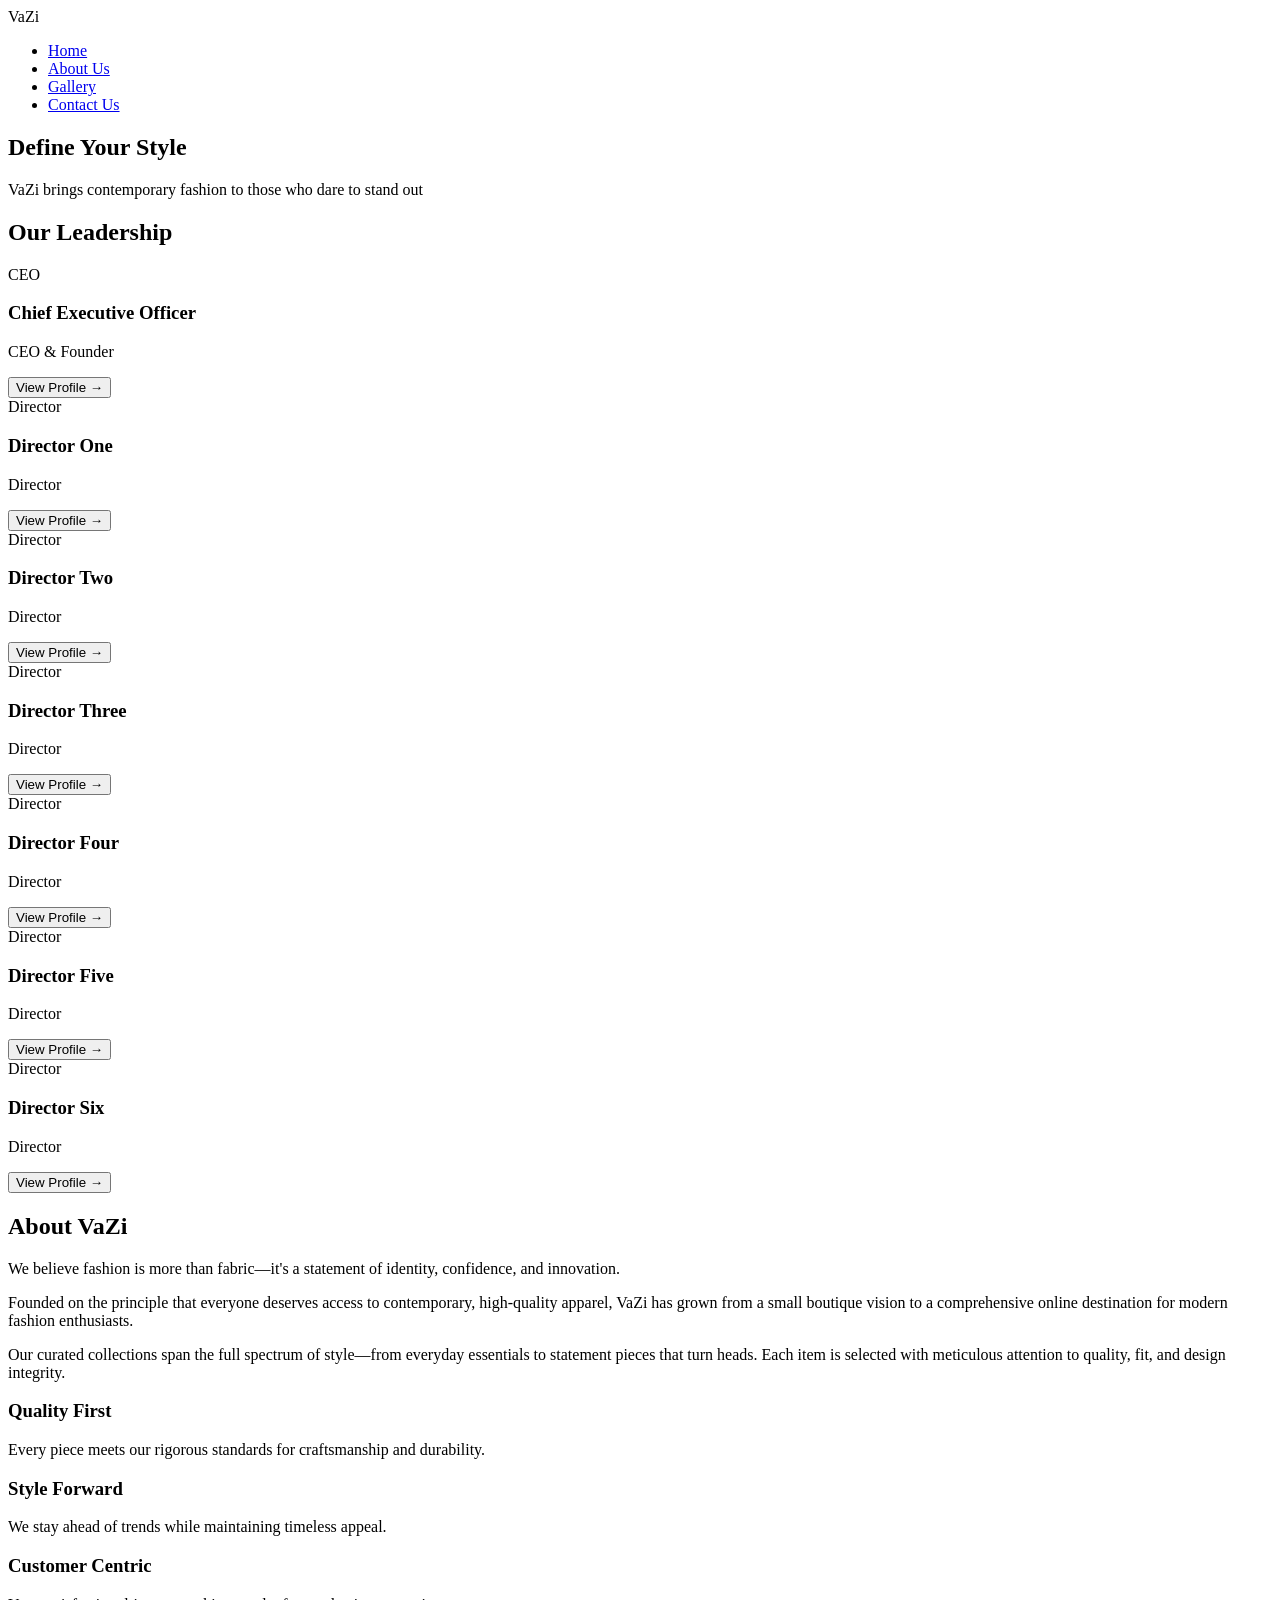
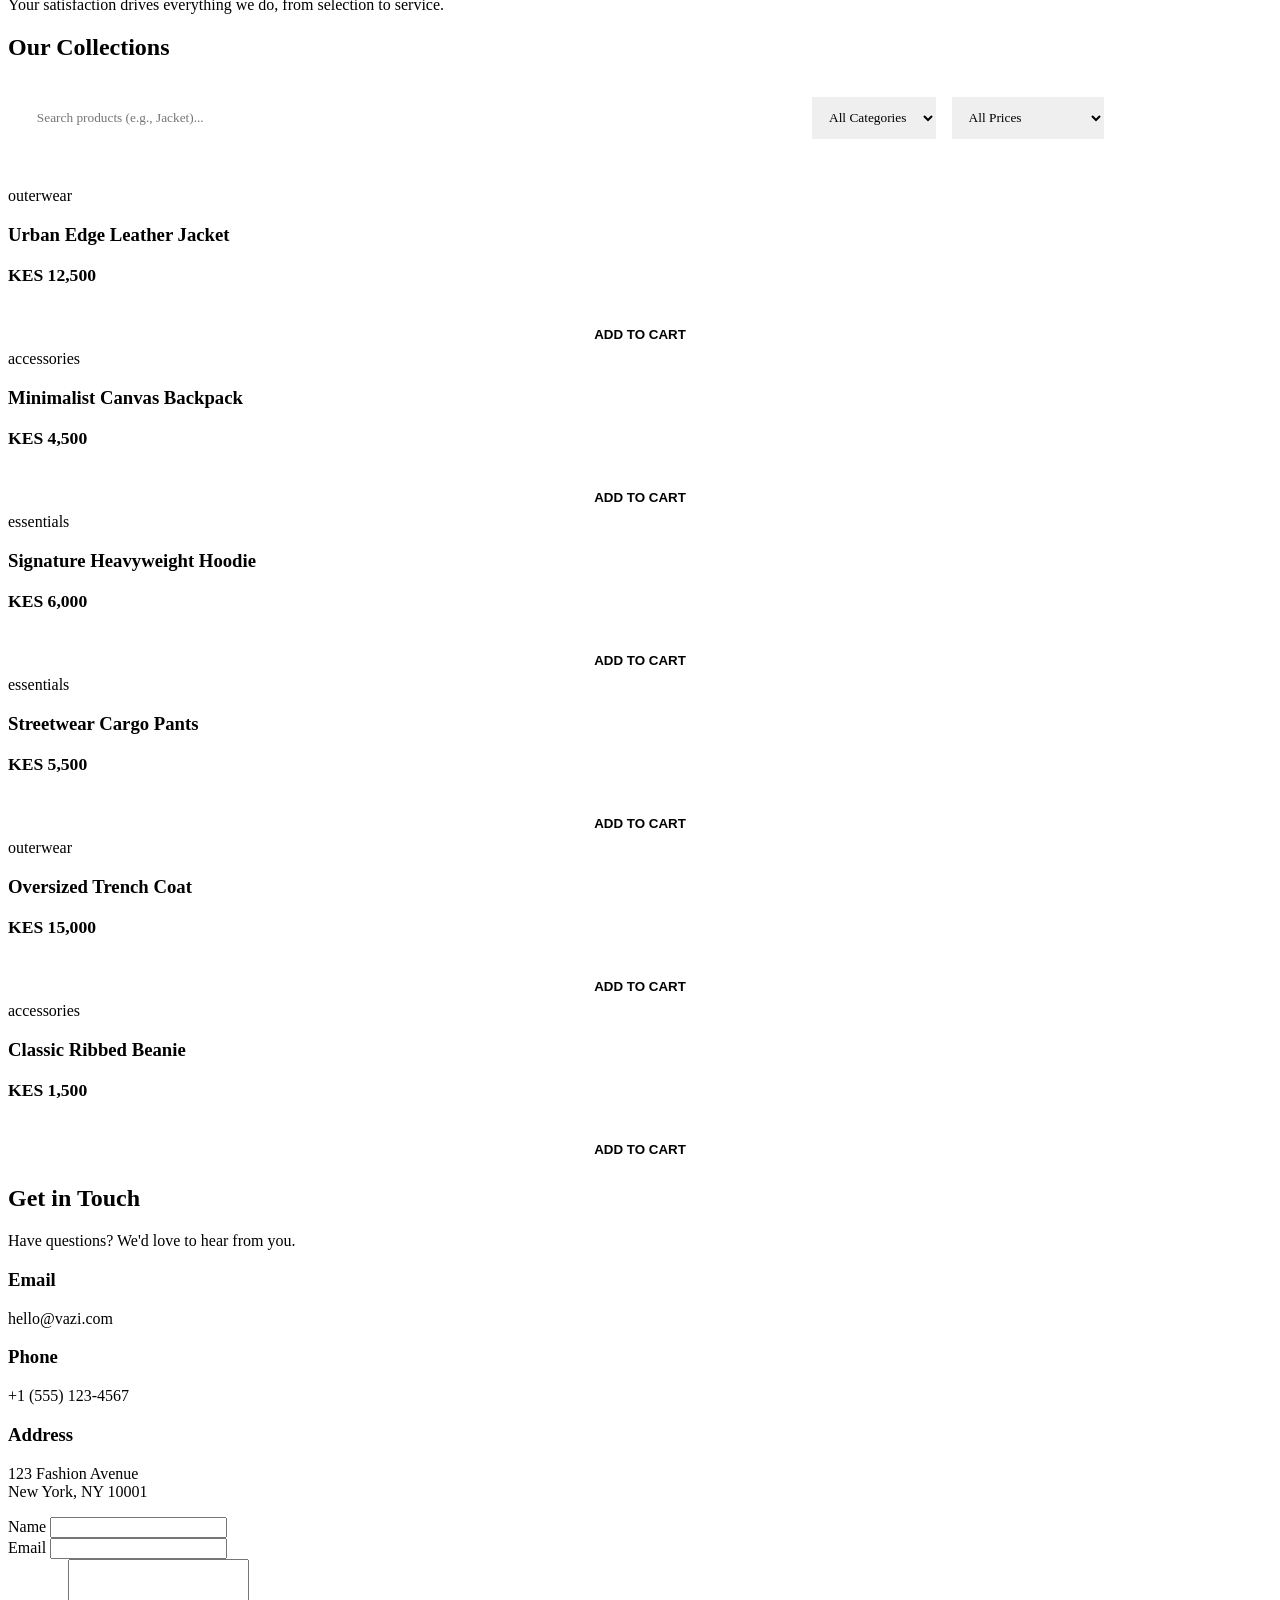
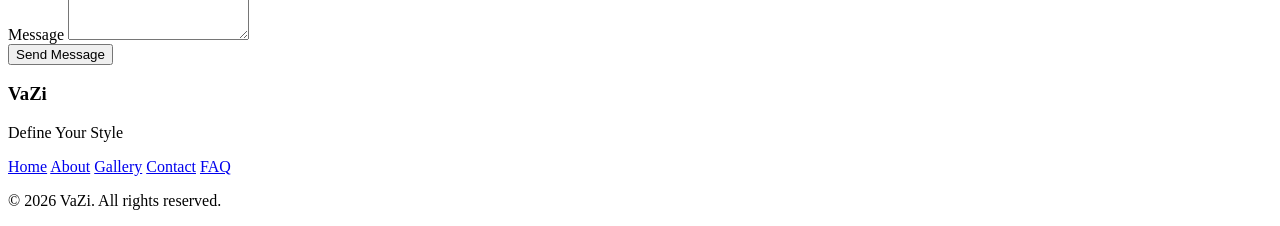
==== index.html @ ac0cb822 "adding faq" ====
<!DOCTYPE html>
<html lang="en">
<head>
    <meta charset="UTF-8">
    <meta name="viewport" content="width=device-width, initial-scale=1.0">
    <title>VaZi - Modern Apparel for the Bold</title>
    <link rel="stylesheet" href="styles.css">
    <link rel="preconnect" href="https://fonts.googleapis.com">
    <link rel="preconnect" href="https://fonts.gstatic.com" crossorigin>
    <!-- Distinctive typography: Playfair Display (editorial) + Work Sans (clean sans-serif) -->
    <link href="https://fonts.googleapis.com/css2?family=Playfair+Display:wght@400;600;700;900&family=Work+Sans:wght@300;400;500;600&display=swap" rel="stylesheet">
</head>
<body>
    
    <!-- FIXED NAVIGATION BAR -->
    <nav class="main-nav">
        <div class="nav-container">
            <div class="logo">VaZi</div>
            <ul class="nav-links">
                <li><a href="#home" class="nav-link">Home</a></li>
                <li><a href="#about" class="nav-link">About Us</a></li>
                <li><a href="#gallery" class="nav-link">Gallery</a></li>
                <li><a href="#contact" class="nav-link">Contact Us</a></li>
            </ul>
        </div>
    </nav>

    <!-- SECTION 1: HOME -->
    <section id="home" class="section-home">
        <div class="hero-container">
            <div class="hero-text">
                <h1 class="hero-title">
                    <span class="title-line">Define</span>
                    <span class="title-line">Your</span>
                    <span class="title-line">Style</span>
                </h1>
                <p class="hero-subtitle">VaZi brings contemporary fashion to those who dare to stand out</p>
            </div>
        </div>

        <!-- LEADERSHIP TEAM GRID -->
        <div class="team-section">
            <h2 class="section-title">Our Leadership</h2>
            <div class="team-grid">
                
                <!-- CEO CARD (Visually Distinguished) -->
                <div class="team-card ceo-card" onclick="window.open('profiles/ceo-profile.html', '_blank', 'noopener,noreferrer')">
                    <div class="card-image-wrapper">
                        <div class="card-image ceo-image">
                            <!-- Image placeholder - will be styled in CSS -->
                            <span class="role-badge">CEO</span>
                        </div>
                    </div>
                    <div class="card-content">
                        <h3 class="card-name">Chief Executive Officer</h3>
                        <p class="card-role">CEO & Founder</p>
                        <button class="profile-btn">View Profile →</button>
                    </div>
                </div>

                <!-- DIRECTOR CARDS (1-6) -->
                <div class="team-card director-card" onclick="window.open('profiles/director-1.html', '_blank', 'noopener,noreferrer')">
                    <div class="card-image-wrapper">
                        <div class="card-image director-image">
                            <span class="role-badge">Director</span>
                        </div>
                    </div>
                    <div class="card-content">
                        <h3 class="card-name">Director One</h3>
                        <p class="card-role">Director</p>
                        <button class="profile-btn">View Profile →</button>
                    </div>
                </div>

                <div class="team-card director-card" onclick="window.open('profiles/director-2.html', '_blank', 'noopener,noreferrer')">
                    <div class="card-image-wrapper">
                        <div class="card-image director-image">
                            <span class="role-badge">Director</span>
                        </div>
                    </div>
                    <div class="card-content">
                        <h3 class="card-name">Director Two</h3>
                        <p class="card-role">Director</p>
                        <button class="profile-btn">View Profile →</button>
                    </div>
                </div>

                <div class="team-card director-card" onclick="window.open('profiles/director-3.html', '_blank', 'noopener,noreferrer')">
                    <div class="card-image-wrapper">
                        <div class="card-image director-image">
                            <span class="role-badge">Director</span>
                        </div>
                    </div>
                    <div class="card-content">
                        <h3 class="card-name">Director Three</h3>
                        <p class="card-role">Director</p>
                        <button class="profile-btn">View Profile →</button>
                    </div>
                </div>

                <div class="team-card director-card" onclick="window.open('profiles/director-4.html', '_blank', 'noopener,noreferrer')">
                    <div class="card-image-wrapper">
                        <div class="card-image director-image">
                            <span class="role-badge">Director</span>
                        </div>
                    </div>
                    <div class="card-content">
                        <h3 class="card-name">Director Four</h3>
                        <p class="card-role">Director</p>
                        <button class="profile-btn">View Profile →</button>
                    </div>
                </div>

                <div class="team-card director-card" onclick="window.open('profiles/director-5.html', '_blank', 'noopener,noreferrer')">
                    <div class="card-image-wrapper">
                        <div class="card-image director-image">
                            <span class="role-badge">Director</span>
                        </div>
                    </div>
                    <div class="card-content">
                        <h3 class="card-name">Director Five</h3>
                        <p class="card-role">Director</p>
                        <button class="profile-btn">View Profile →</button>
                    </div>
                </div>

                <div class="team-card director-card" onclick="window.open('profiles/director-6.html', '_blank', 'noopener,noreferrer')">
                    <div class="card-image-wrapper">
                        <div class="card-image director-image">
                            <span class="role-badge">Director</span>
                        </div>
                    </div>
                    <div class="card-content">
                        <h3 class="card-name">Director Six</h3>
                        <p class="card-role">Director</p>
                        <button class="profile-btn">View Profile →</button>
                    </div>
                </div>

            </div>
        </div>
    </section>

    <!-- SECTION 2: ABOUT US -->
    <section id="about" class="section-about">
        <div class="content-container">
            <div class="about-layout">
                <div class="about-text">
                    <h2 class="section-title">About VaZi</h2>
                    <div class="about-content">
                        <p class="lead-text">We believe fashion is more than fabric—it's a statement of identity, confidence, and innovation.</p>
                        
                        <p>Founded on the principle that everyone deserves access to contemporary, high-quality apparel, VaZi has grown from a small boutique vision to a comprehensive online destination for modern fashion enthusiasts.</p>
                        
                        <p>Our curated collections span the full spectrum of style—from everyday essentials to statement pieces that turn heads. Each item is selected with meticulous attention to quality, fit, and design integrity.</p>
                        
                        <div class="values-grid">
                            <div class="value-item">
                                <h3>Quality First</h3>
                                <p>Every piece meets our rigorous standards for craftsmanship and durability.</p>
                            </div>
                            <div class="value-item">
                                <h3>Style Forward</h3>
                                <p>We stay ahead of trends while maintaining timeless appeal.</p>
                            </div>
                            <div class="value-item">
                                <h3>Customer Centric</h3>
                                <p>Your satisfaction drives everything we do, from selection to service.</p>
                            </div>
                        </div>
                    </div>
                </div>
                <div class="about-visual">
                    <div class="visual-accent"></div>
                </div>
            </div>
        </div>
    </section>

    <!-- SECTION 3: GALLERY -->
    <section id="gallery" class="section-gallery">
        <div class="content-container">
            <h2 class="section-title">Our Collections</h2>

<div class="gallery-controls" style="display: flex; gap: 1rem; margin-bottom: 2rem; flex-wrap: wrap; background: white; padding: 1rem; border: 1px solid var(--border-color);">
    <input type="text" id="searchInput" placeholder="Search products (e.g., Jacket)..." style="flex: 1; padding: 0.8rem; border: 1px solid var(--border-color); font-family: var(--font-body);">
    
    <select id="categoryFilter" style="padding: 0.8rem; border: 1px solid var(--border-color); font-family: var(--font-body);">
        <option value="all">All Categories</option>
        <option value="outerwear">Outerwear</option>
        <option value="accessories">Accessories</option>
        <option value="essentials">Essentials</option>
    </select>

    <select id="priceFilter" style="padding: 0.8rem; border: 1px solid var(--border-color); font-family: var(--font-body);">
        <option value="all">All Prices</option>
        <option value="low">Under 5,000 KES</option>
        <option value="medium">5,000 - 10,000 KES</option>
        <option value="high">Over 10,000 KES</option>
    </select>

    <select id="currencyFilter" style="padding: 0.8rem; background: var(--primary-color); color: white; border: none; font-family: var(--font-body); font-weight: bold; cursor: pointer;">
        <option value="KES">KES (Kenya)</option>
        <option value="UGX">UGX (Uganda)</option>
        <option value="TZS">TZS (Tanzania)</option>
    </select>
</div>

<div class="gallery-grid" id="dynamicGallery">
    </div>
        </div>
    </section>

    <!-- SECTION 4: CONTACT US -->
    <section id="contact" class="section-contact">
        <div class="content-container">
            <div class="contact-layout">
                <div class="contact-info">
                    <h2 class="section-title">Get in Touch</h2>
                    <p class="lead-text">Have questions? We'd love to hear from you.</p>
                    
                    <div class="contact-details">
                        <div class="contact-item">
                            <h3>Email</h3>
                            <p>hello@vazi.com</p>
                        </div>
                        <div class="contact-item">
                            <h3>Phone</h3>
                            <p>+1 (555) 123-4567</p>
                        </div>
                        <div class="contact-item">
                            <h3>Address</h3>
                            <p>123 Fashion Avenue<br>New York, NY 10001</p>
                        </div>
                    </div>
                </div>

                <div class="contact-form-wrapper">
                    <form class="contact-form">
                        <div class="form-group">
                            <label for="name">Name</label>
                            <input type="text" id="name" name="name" required>
                        </div>
                        <div class="form-group">
                            <label for="email">Email</label>
                            <input type="email" id="email" name="email" required>
                        </div>
                        <div class="form-group">
                            <label for="message">Message</label>
                            <textarea id="message" name="message" rows="5" required></textarea>
                        </div>
                        <button type="submit" class="submit-btn">Send Message</button>
                    </form>
                </div>
            </div>
        </div>
    </section>

   <footer class="site-footer">
        <div class="content-container">
            <div class="footer-content">
                <div class="footer-brand">
                    <h3>VaZi</h3>
                    <p>Define Your Style</p>
                </div>
                <div class="footer-links">
                    <a href="#home">Home</a>
                    <a href="#about">About</a>
                    <a href="#gallery">Gallery</a>
                    <a href="#contact">Contact</a>
                    <a href="FAQ.html">FAQ</a>
                </div>
                <div class="footer-copy">
                    <p>&copy; 2026 VaZi. All rights reserved.</p>
                </div>
            </div>
        </div>
    </footer>

    <!-- SMOOTH SCROLL JAVASCRIPT -->
    <script>
        // Smooth scrolling for navigation links
        document.querySelectorAll('.nav-link').forEach(link => {
            link.addEventListener('click', function(e) {
                e.preventDefault();
                const targetId = this.getAttribute('href');
                const targetSection = document.querySelector(targetId);
                
                if (targetSection) {
                    targetSection.scrollIntoView({
                        behavior: 'smooth',
                        block: 'start'
                    });
                    
                    // Update URL hash
                    history.pushState(null, null, targetId);
                }
            });
        });

        // Highlight active navigation link on scroll
        window.addEventListener('scroll', () => {
            const sections = document.querySelectorAll('section[id]');
            const scrollY = window.pageYOffset;

            sections.forEach(section => {
                const sectionHeight = section.offsetHeight;
                const sectionTop = section.offsetTop - 100;
                const sectionId = section.getAttribute('id');
                
                if (scrollY > sectionTop && scrollY <= sectionTop + sectionHeight) {
                    document.querySelectorAll('.nav-link').forEach(link => {
                        link.classList.remove('active');
                        if (link.getAttribute('href') === `#${sectionId}`) {
                            link.classList.add('active');
                        }
                    });
                }
            });
        });

        // Scroll reveal animations
        const observerOptions = {
            threshold: 0.1,
            rootMargin: '0px 0px -100px 0px'
        };

        const observer = new IntersectionObserver((entries) => {
            entries.forEach(entry => {
                if (entry.isIntersecting) {
                    entry.target.classList.add('revealed');
                }
            });
        }, observerOptions);

        document.querySelectorAll('.team-card, .gallery-item, .value-item').forEach(el => {
            observer.observe(el);
        });
    </script>
    <script>
    // --- GALLERY DATA & LOGIC ---
    // Base prices are stored in KES.
    const products = [
        { id: 1, name: "Urban Edge Leather Jacket", category: "outerwear", priceKES: 12500, image: "https://images.unsplash.com/photo-1551028719-00167b16eac5?auto=format&fit=crop&w=600&q=80" },
        { id: 2, name: "Minimalist Canvas Backpack", category: "accessories", priceKES: 4500, image: "https://images.unsplash.com/photo-1553062407-98eeb64c6a62?auto=format&fit=crop&w=600&q=80" },
        { id: 3, name: "Signature Heavyweight Hoodie", category: "essentials", priceKES: 6000, image: "https://images.unsplash.com/photo-1556821840-3a63f95609a7?auto=format&fit=crop&w=600&q=80" },
        { id: 4, name: "Streetwear Cargo Pants", category: "essentials", priceKES: 5500, image: "https://images.unsplash.com/photo-1624378439575-d8705ad7ae80?auto=format&fit=crop&w=600&q=80" },
        { id: 5, name: "Oversized Trench Coat", category: "outerwear", priceKES: 15000, image: "https://images.unsplash.com/photo-1539533113208-f6df8cc8b543?auto=format&fit=crop&w=600&q=80" },
        { id: 6, name: "Classic Ribbed Beanie", category: "accessories", priceKES: 1500, image: "https://images.unsplash.com/photo-1576871337622-98d48d1cf531?auto=format&fit=crop&w=600&q=80" }
    ];

    // Approximate conversion rates from KES
    const rates = { KES: 1, UGX: 28.5, TZS: 20.2 };

    const galleryContainer = document.getElementById('dynamicGallery');
    const searchInput = document.getElementById('searchInput');
    const categoryFilter = document.getElementById('categoryFilter');
    const priceFilter = document.getElementById('priceFilter');
    const currencyFilter = document.getElementById('currencyFilter');

    function formatPrice(priceInKES, currency) {
        const converted = priceInKES * rates[currency];
        return new Intl.NumberFormat('en-US', { style: 'currency', currency: currency, maximumFractionDigits: 0 }).format(converted);
    }

    function renderGallery() {
        const searchTerm = searchInput.value.toLowerCase();
        const category = categoryFilter.value;
        const priceLevel = priceFilter.value;
        const currency = currencyFilter.value;

        const filtered = products.filter(p => {
            const matchesSearch = p.name.toLowerCase().includes(searchTerm);
            const matchesCategory = category === 'all' || p.category === category;
            
            let matchesPrice = true;
            if (priceLevel === 'low') matchesPrice = p.priceKES < 5000;
            if (priceLevel === 'medium') matchesPrice = p.priceKES >= 5000 && p.priceKES <= 10000;
            if (priceLevel === 'high') matchesPrice = p.priceKES > 10000;

            return matchesSearch && matchesCategory && matchesPrice;
        });

        galleryContainer.innerHTML = filtered.map(p => `
            <div class="gallery-item revealed" style="opacity: 1; transform: scale(1);">
                <div class="gallery-image" style="background-image: url('${p.image}'); background-size: cover; background-position: center;">
                    <div class="image-overlay">
                        <span class="category-tag">${p.category}</span>
                    </div>
                </div>
                <div class="gallery-info">
                    <h3>${p.name}</h3>
                    <p style="color: var(--accent-color); font-weight: bold; font-size: 1.1rem; margin-top: 0.5rem;">
                        ${formatPrice(p.priceKES, currency)}
                    </p>
                    <button style="margin-top: 1rem; width: 100%; padding: 0.5rem; background: transparent; border: 1px solid var(--primary-color); cursor: pointer; text-transform: uppercase; font-weight: 600;">Add to Cart</button>
                </div>
            </div>
        `).join('');
    }

    // Event Listeners for Live Updating
    searchInput.addEventListener('input', renderGallery);
    categoryFilter.addEventListener('change', renderGallery);
    priceFilter.addEventListener('change', renderGallery);
    currencyFilter.addEventListener('change', renderGallery);

    // Initial Render
    renderGallery();
</script>
</body>
</html>
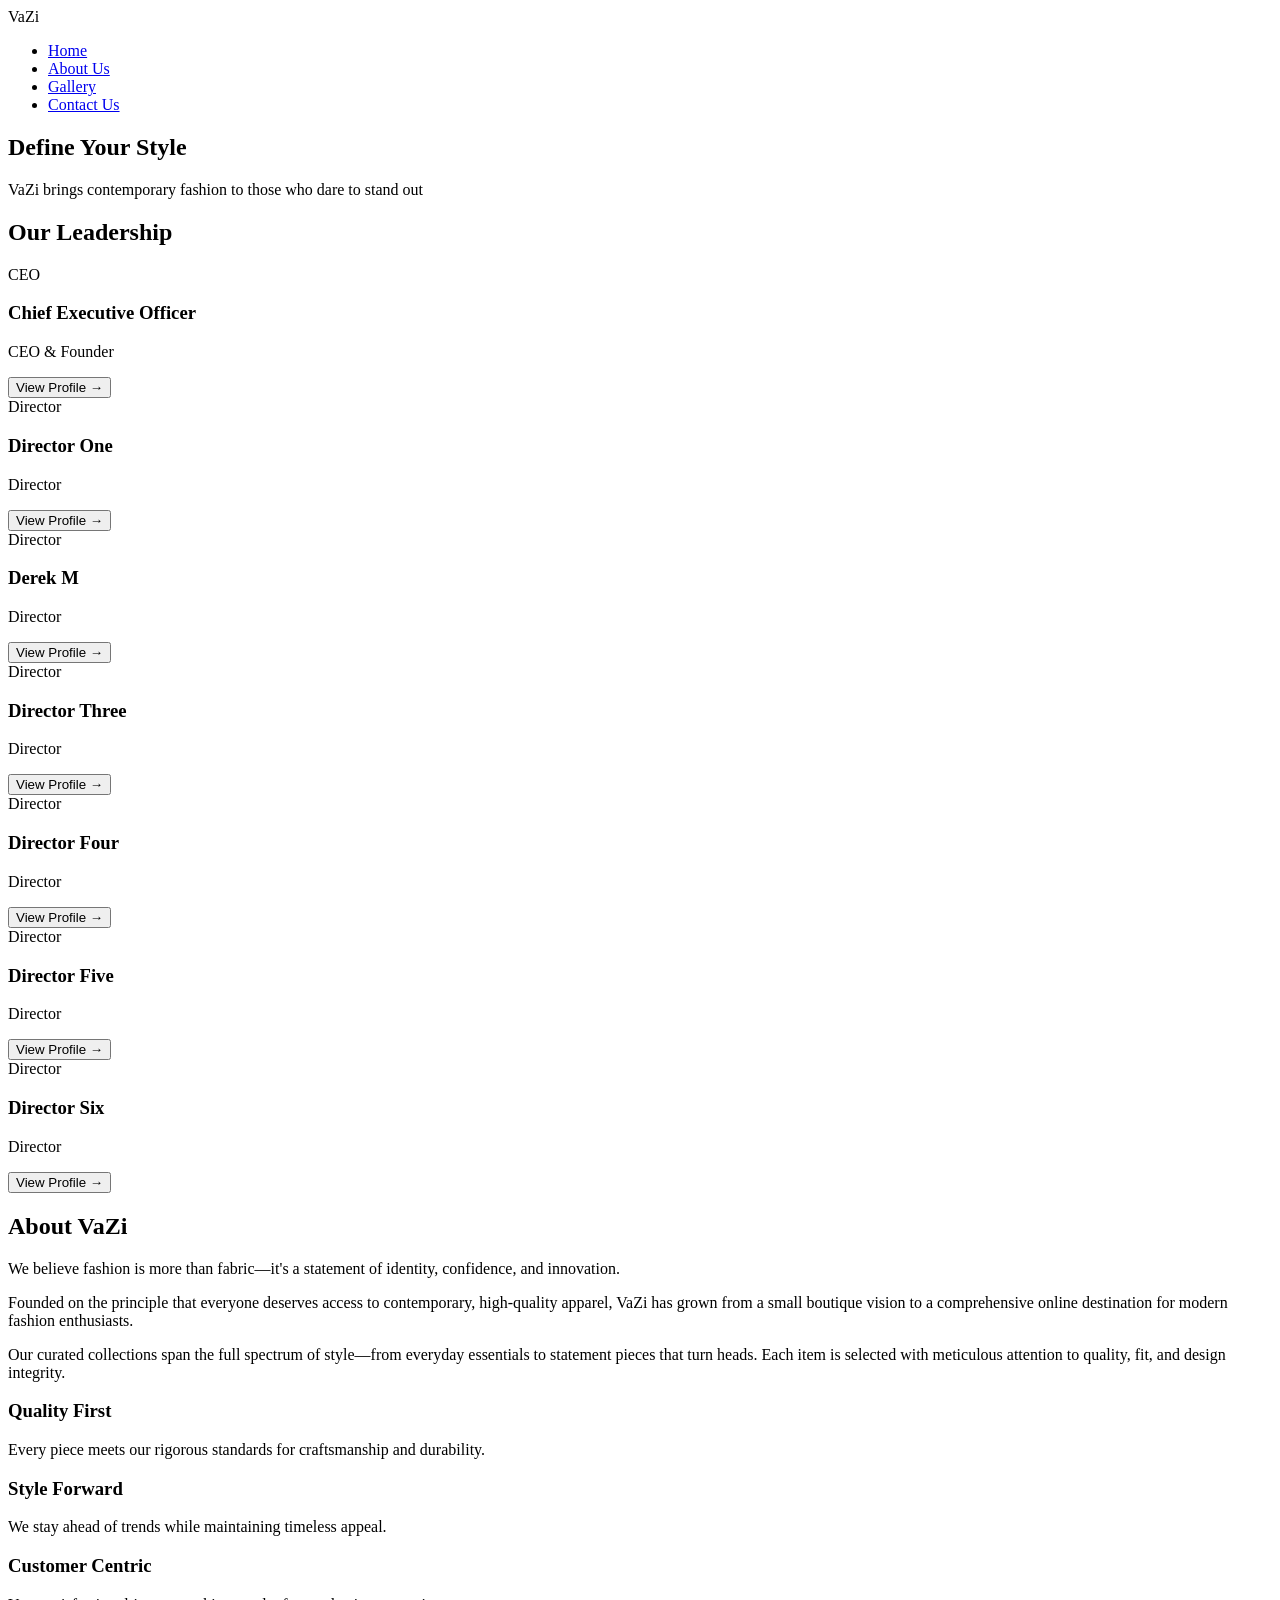
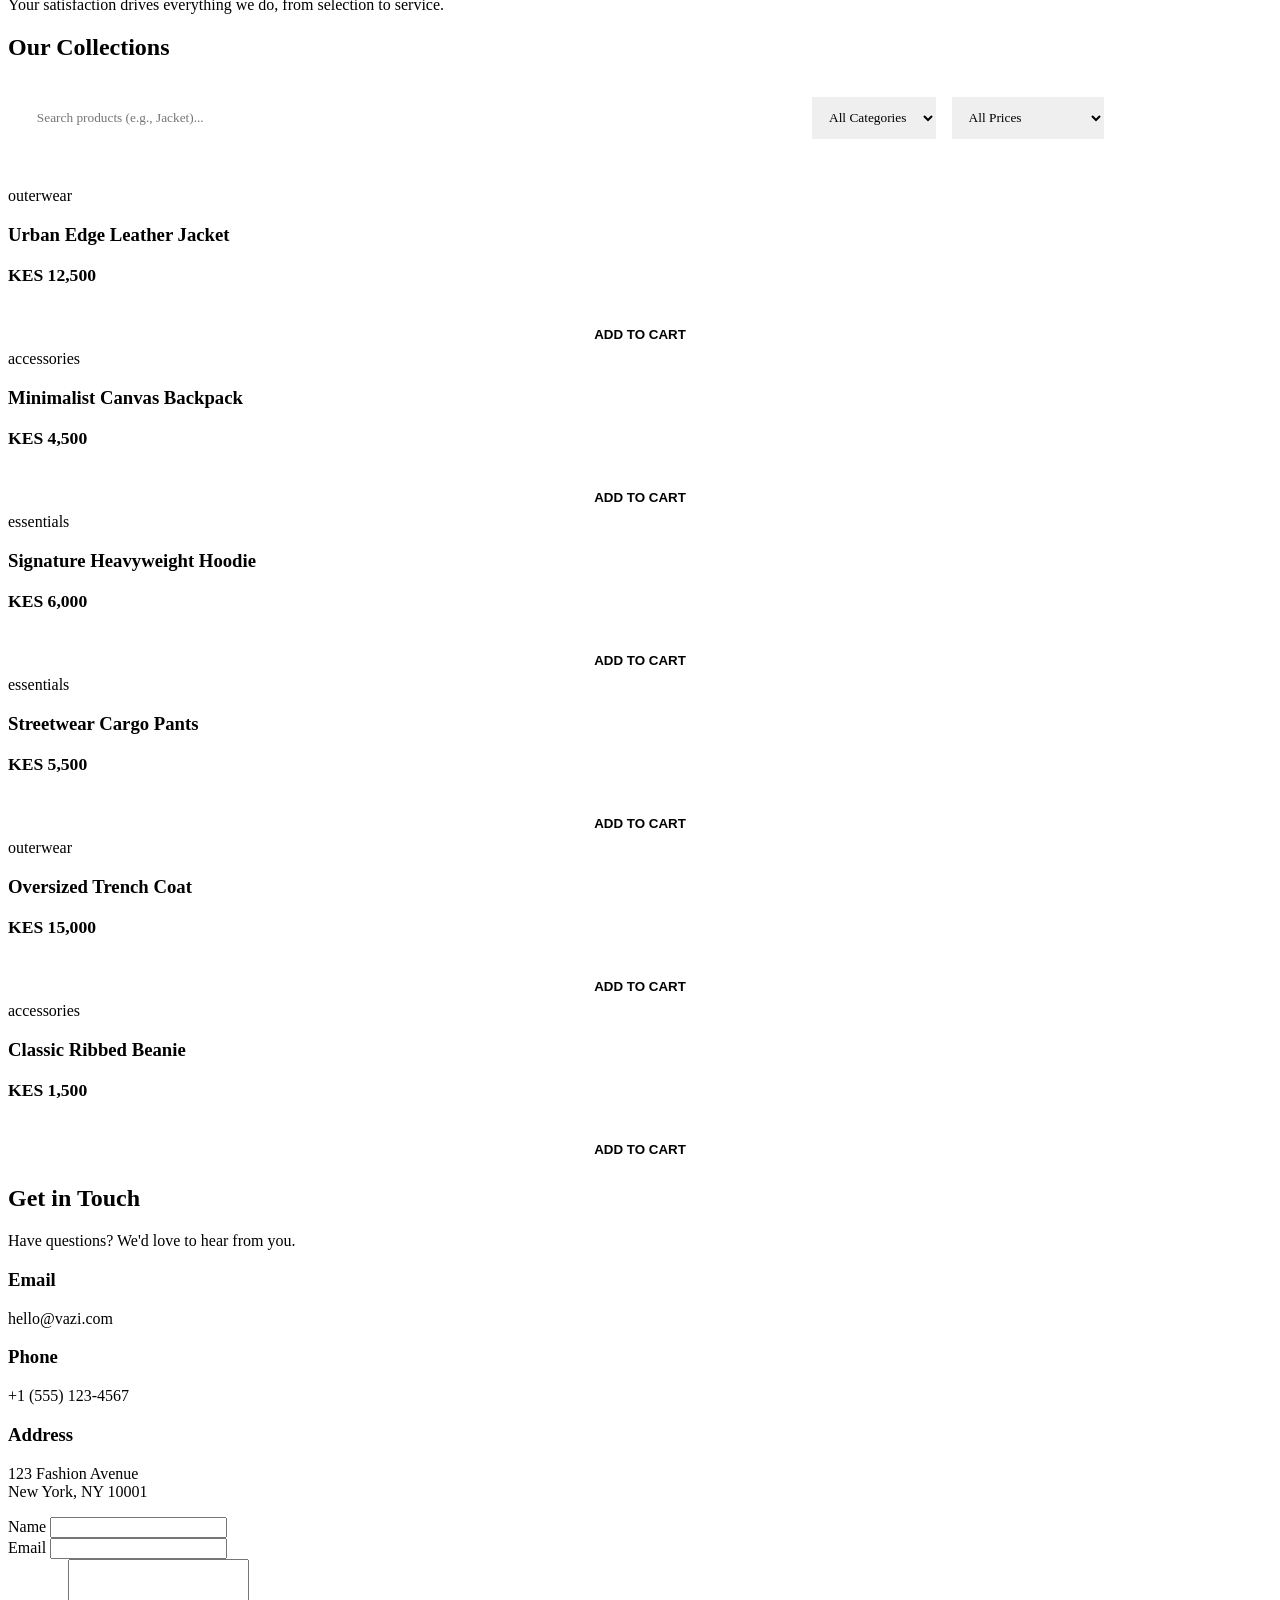
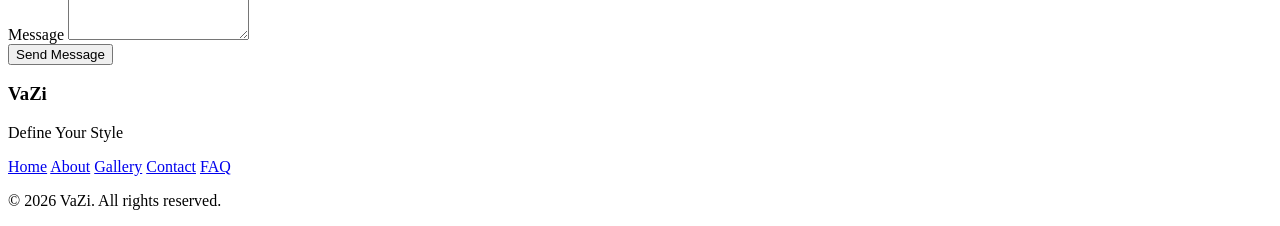
==== commit 3d794038: "Merge 3053fda7baf7085ecc22d12da85d4764499570a8 into 89ec9303a800abade12c2dc6d8ced8c880e5eb0a" ====
--- a/index.html
+++ b/index.html
@@ -79,7 +79,7 @@
                         </div>
                     </div>
                     <div class="card-content">
-                        <h3 class="card-name">Director Two</h3>
+                        <h3 class="card-name">Derek M</h3>
                         <p class="card-role">Director</p>
                         <button class="profile-btn">View Profile →</button>
                     </div>
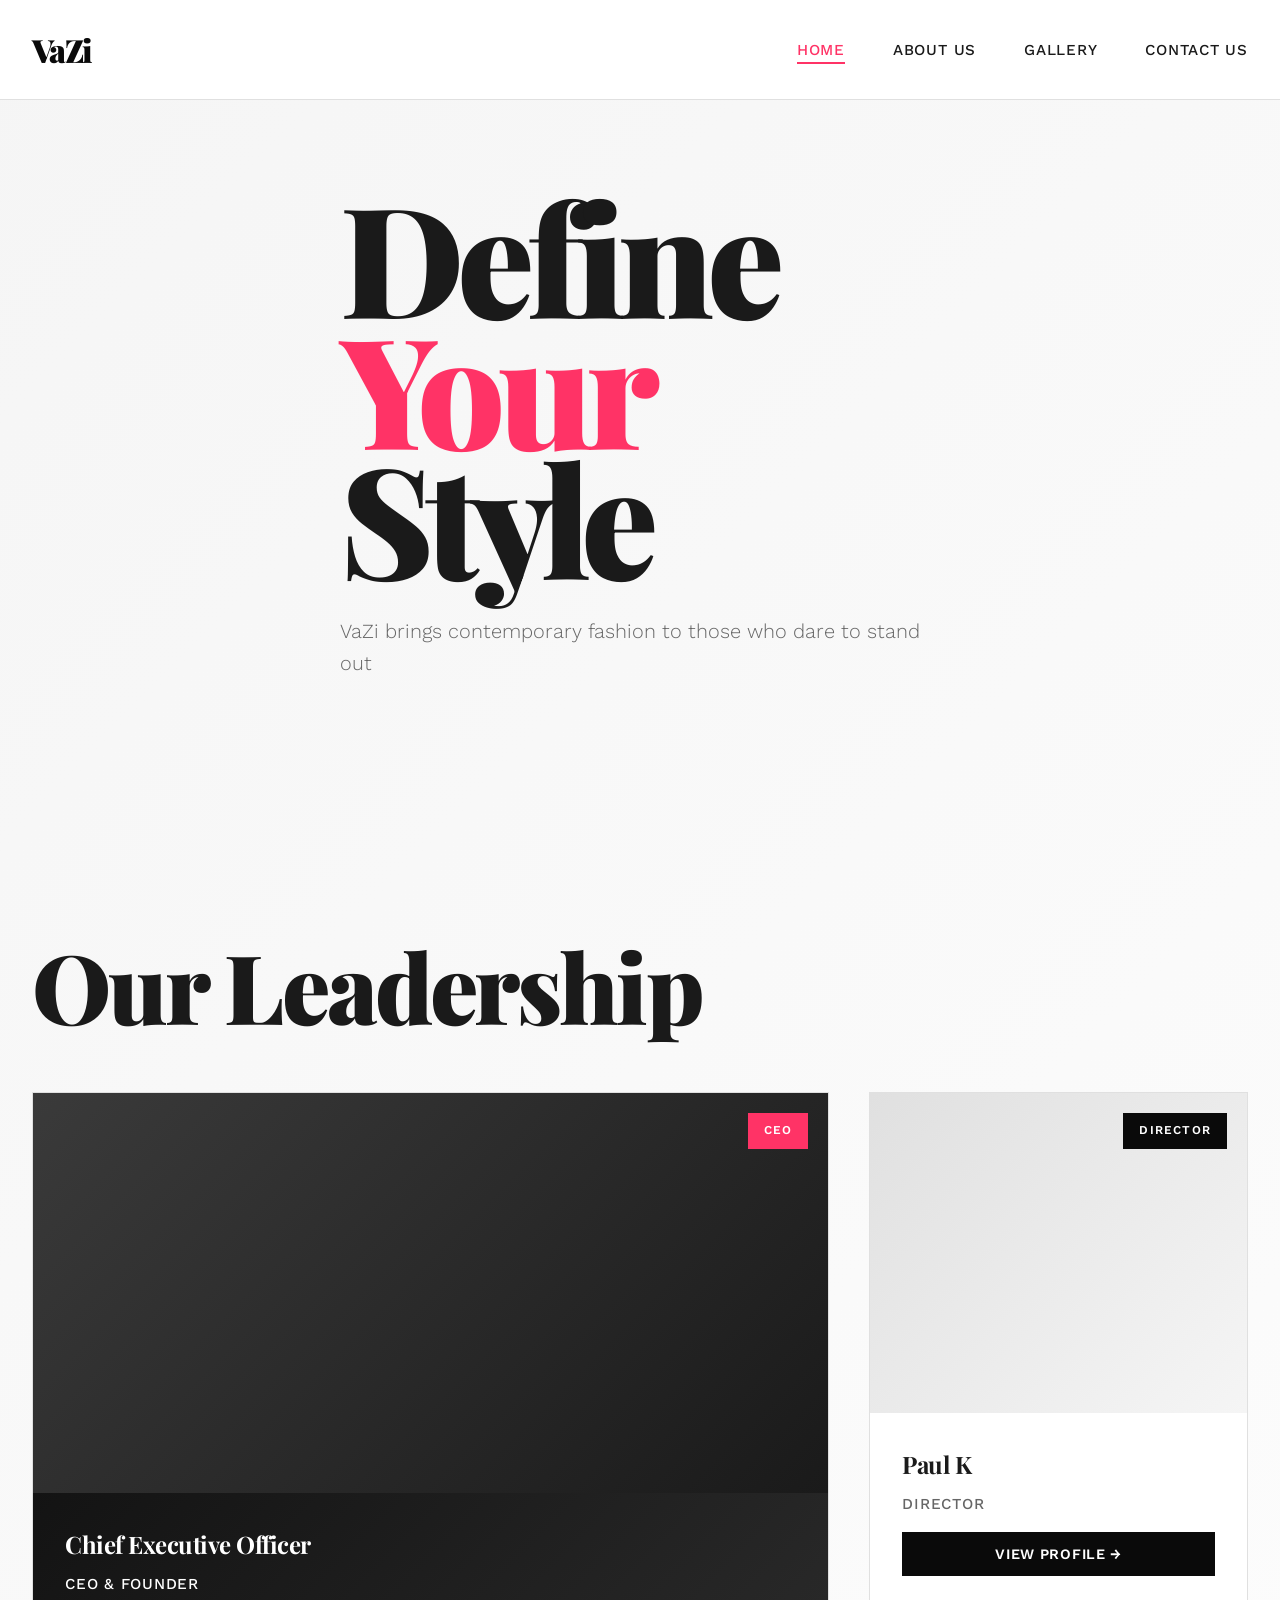
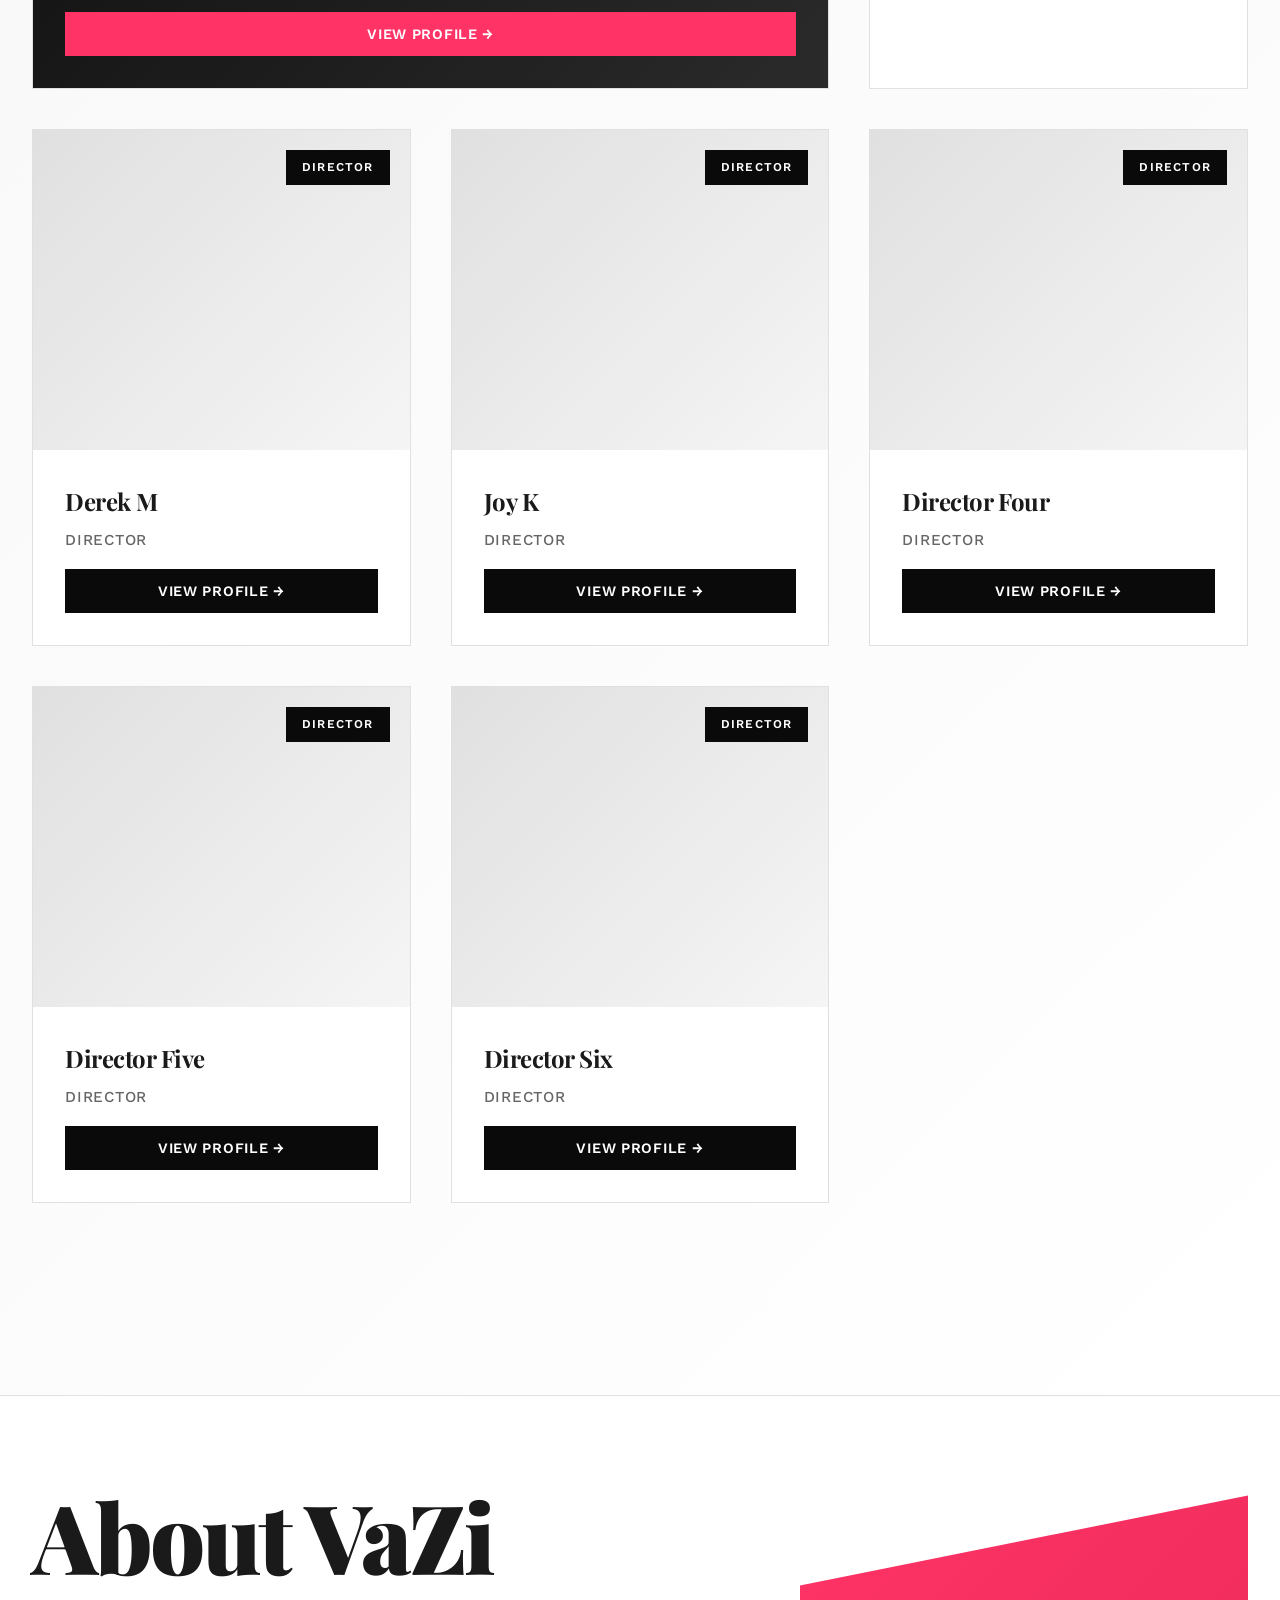
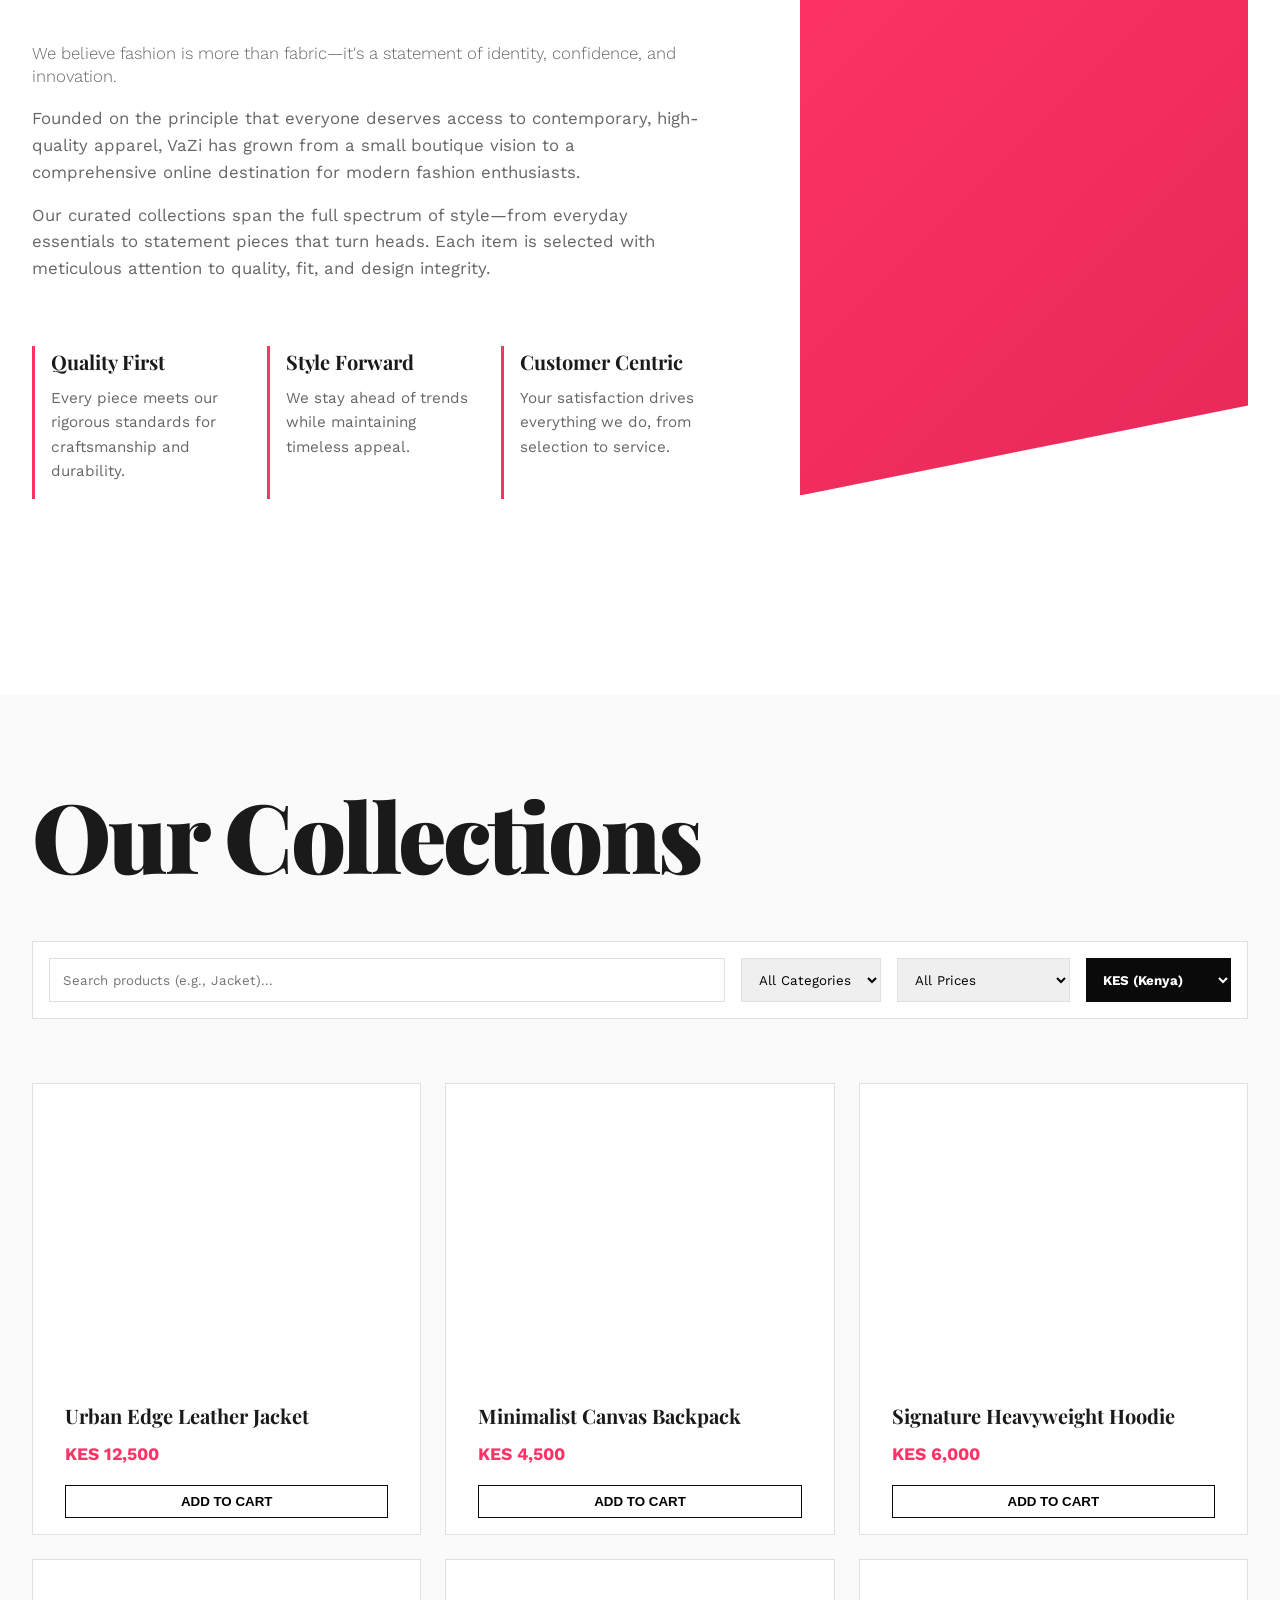
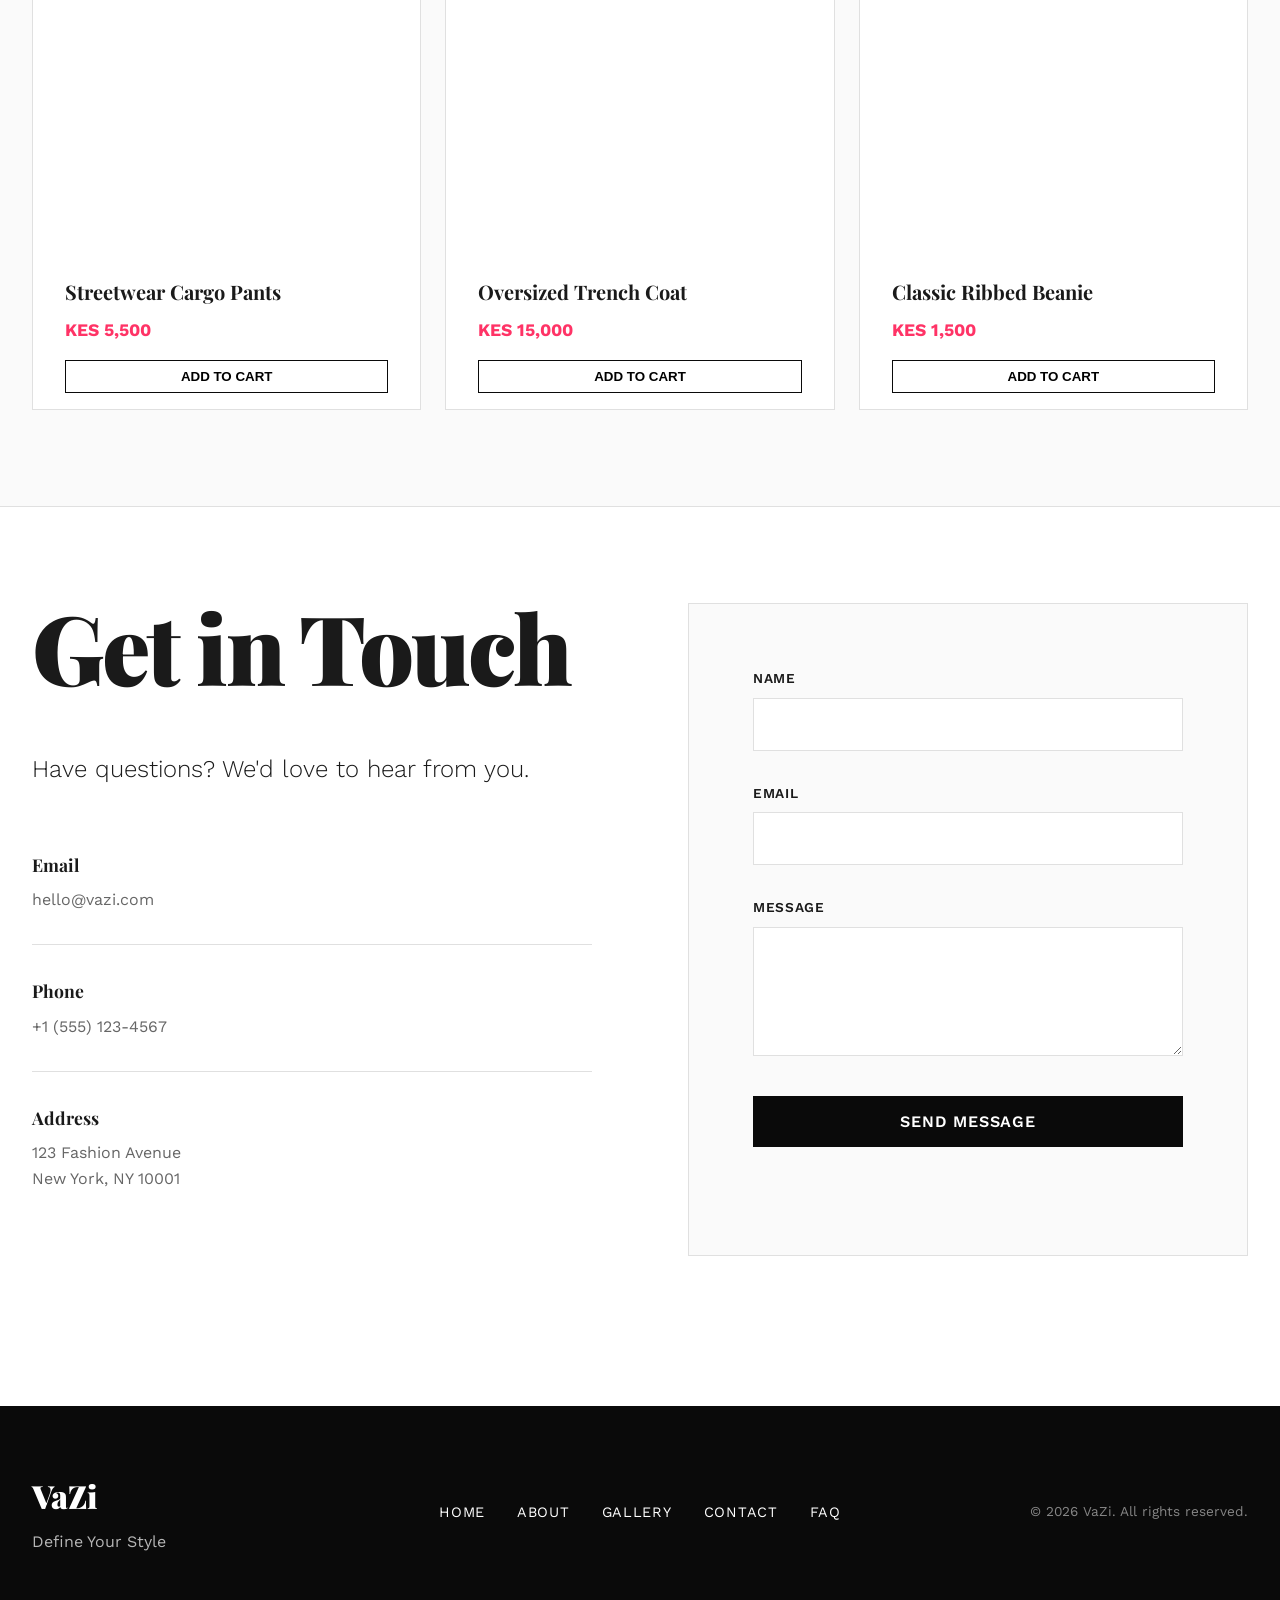
==== commit f90eae03: "Edit-changes" ====
--- a/index.html
+++ b/index.html
@@ -66,7 +66,7 @@
                         </div>
                     </div>
                     <div class="card-content">
-                        <h3 class="card-name">Director One</h3>
+                        <h3 class="card-name">Paul K</h3>
                         <p class="card-role">Director</p>
                         <button class="profile-btn">View Profile →</button>
                     </div>
@@ -92,7 +92,7 @@
                         </div>
                     </div>
                     <div class="card-content">
-                        <h3 class="card-name">Director Three</h3>
+                        <h3 class="card-name">Joy K</h3>
                         <p class="card-role">Director</p>
                         <button class="profile-btn">View Profile →</button>
                     </div>
--- a/styles.css
+++ b/styles.css
@@ -0,0 +1,1057 @@
+/* ========================================
+   VAZI - SHARED STYLESHEET
+   Theme: Editorial Minimalism meets Modern Brutalism
+   
+   COLLABORATOR NOTES:
+   - All theme colors are CSS variables (lines 10-20)
+   - To change colors globally, edit :root variables only
+   - Typography uses: Playfair Display (headings) + Work Sans (body)
+   ======================================== */
+
+:root {
+    /* THEME COLORS - Edit these to change site-wide color scheme */
+    --primary-color: #0a0a0a;           /* Deep black */
+    --secondary-color: #f5f5f5;         /* Off-white */
+    --accent-color: #ff3366;            /* Electric pink - VaZi signature */
+    --accent-hover: #e62958;            /* Darker accent for interactions */
+    --text-primary: #1a1a1a;            /* Primary text */
+    --text-secondary: #666666;          /* Secondary text */
+    --background-light: #fafafa;        /* Light background */
+    --border-color: #e0e0e0;            /* Subtle borders */
+    
+    /* TYPOGRAPHY SCALE */
+    --font-display: 'Playfair Display', Georgia, serif;
+    --font-body: 'Work Sans', -apple-system, sans-serif;
+    
+    /* SPACING SYSTEM */
+    --spacing-xs: 0.5rem;
+    --spacing-sm: 1rem;
+    --spacing-md: 2rem;
+    --spacing-lg: 4rem;
+    --spacing-xl: 6rem;
+}
+
+/* ========================================
+   GLOBAL RESET & BASE STYLES
+   ======================================== */
+
+* {
+    margin: 0;
+    padding: 0;
+    box-sizing: border-box;
+}
+
+html {
+    scroll-behavior: smooth;
+    font-size: 16px;
+}
+
+body {
+    font-family: var(--font-body);
+    color: var(--text-primary);
+    background-color: var(--secondary-color);
+    line-height: 1.6;
+    overflow-x: hidden;
+}
+
+/* ========================================
+   NAVIGATION BAR
+   ======================================== */
+
+.main-nav {
+    position: fixed;
+    top: 0;
+    left: 0;
+    right: 0;
+    background: rgba(255, 255, 255, 0.95);
+    backdrop-filter: blur(10px);
+    z-index: 1000;
+    border-bottom: 1px solid var(--border-color);
+}
+
+.nav-container {
+    max-width: 1400px;
+    margin: 0 auto;
+    padding: 1.5rem 2rem;
+    display: flex;
+    justify-content: space-between;
+    align-items: center;
+}
+
+.logo {
+    font-family: var(--font-display);
+    font-size: 2rem;
+    font-weight: 900;
+    letter-spacing: -0.05em;
+    color: var(--primary-color);
+}
+
+.nav-links {
+    display: flex;
+    list-style: none;
+    gap: 3rem;
+}
+
+.nav-link {
+    text-decoration: none;
+    color: var(--text-primary);
+    font-weight: 500;
+    font-size: 0.95rem;
+    letter-spacing: 0.05em;
+    text-transform: uppercase;
+    transition: color 0.3s ease;
+    position: relative;
+}
+
+.nav-link::after {
+    content: '';
+    position: absolute;
+    bottom: -5px;
+    left: 0;
+    width: 0;
+    height: 2px;
+    background: var(--accent-color);
+    transition: width 0.3s ease;
+}
+
+.nav-link:hover,
+.nav-link.active {
+    color: var(--accent-color);
+}
+
+.nav-link:hover::after,
+.nav-link.active::after {
+    width: 100%;
+}
+
+/* ========================================
+   SECTION BASE STYLES
+   ======================================== */
+
+section {
+    min-height: 100vh;
+    padding: var(--spacing-xl) var(--spacing-md);
+}
+
+.content-container {
+    max-width: 1400px;
+    margin: 0 auto;
+}
+
+.section-title {
+    font-family: var(--font-display);
+    font-size: clamp(3rem, 8vw, 6rem);
+    font-weight: 900;
+    letter-spacing: -0.03em;
+    margin-bottom: var(--spacing-lg);
+    line-height: 0.9;
+}
+
+/* ========================================
+   HOME SECTION
+   ======================================== */
+
+.section-home {
+    background: linear-gradient(135deg, var(--secondary-color) 0%, #ffffff 100%);
+    padding-top: 120px;
+}
+
+.hero-container {
+    min-height: 70vh;
+    display: flex;
+    align-items: center;
+    justify-content: center;
+    position: relative;
+}
+
+.hero-text {
+    text-align: left;
+}
+
+.hero-title {
+    font-family: var(--font-display);
+    font-size: clamp(4rem, 12vw, 10rem);
+    font-weight: 900;
+    line-height: 0.85;
+    letter-spacing: -0.05em;
+    margin-bottom: var(--spacing-md);
+}
+
+.title-line {
+    display: block;
+    opacity: 0;
+    transform: translateY(50px);
+    animation: slideUp 0.8s ease forwards;
+}
+
+.title-line:nth-child(1) {
+    animation-delay: 0.1s;
+}
+
+.title-line:nth-child(2) {
+    animation-delay: 0.3s;
+    color: var(--accent-color);
+}
+
+.title-line:nth-child(3) {
+    animation-delay: 0.5s;
+}
+
+@keyframes slideUp {
+    to {
+        opacity: 1;
+        transform: translateY(0);
+    }
+}
+
+.hero-subtitle {
+    font-size: 1.25rem;
+    color: var(--text-secondary);
+    max-width: 600px;
+    font-weight: 300;
+    margin-top: var(--spacing-md);
+    opacity: 0;
+    animation: fadeIn 0.8s ease 0.8s forwards;
+}
+
+@keyframes fadeIn {
+    to {
+        opacity: 1;
+    }
+}
+
+/* ========================================
+   TEAM SECTION (Leadership Grid)
+   ======================================== */
+
+.team-section {
+    margin-top: var(--spacing-xl);
+    padding: var(--spacing-xl) 0;
+}
+
+.team-grid {
+    display: grid;
+    grid-template-columns: repeat(auto-fit, minmax(280px, 1fr));
+    gap: 2.5rem;
+    margin-top: var(--spacing-lg);
+}
+
+.team-card {
+    background: white;
+    border: 1px solid var(--border-color);
+    cursor: pointer;
+    transition: all 0.4s cubic-bezier(0.4, 0, 0.2, 1);
+    position: relative;
+    opacity: 0;
+    transform: translateY(30px);
+}
+
+.team-card.revealed {
+    opacity: 1;
+    transform: translateY(0);
+}
+
+.team-card:hover {
+    transform: translateY(-10px);
+    box-shadow: 0 20px 40px rgba(0, 0, 0, 0.1);
+    border-color: var(--accent-color);
+}
+
+/* CEO CARD - Distinguished Styling */
+.ceo-card {
+    grid-column: span 2;
+    background: linear-gradient(135deg, var(--primary-color) 0%, #2a2a2a 100%);
+    color: white;
+}
+
+.ceo-card .card-name,
+.ceo-card .card-role {
+    color: white;
+}
+
+.ceo-card .profile-btn {
+    background: var(--accent-color);
+    color: white;
+}
+
+.ceo-card .profile-btn:hover {
+    background: var(--accent-hover);
+}
+
+.ceo-card .role-badge {
+    background: var(--accent-color);
+}
+
+/* Card Image Wrapper */
+.card-image-wrapper {
+    width: 100%;
+    overflow: hidden;
+}
+
+.card-image {
+    width: 100%;
+    height: 320px;
+    background: linear-gradient(135deg, #e0e0e0 0%, #f5f5f5 100%);
+    display: flex;
+    align-items: center;
+    justify-content: center;
+    position: relative;
+    transition: transform 0.4s ease;
+}
+
+.ceo-image {
+    height: 400px;
+    background: linear-gradient(135deg, #3a3a3a 0%, #1a1a1a 100%);
+}
+
+.team-card:hover .card-image {
+    transform: scale(1.05);
+}
+
+.role-badge {
+    position: absolute;
+    top: 20px;
+    right: 20px;
+    background: var(--primary-color);
+    color: white;
+    padding: 0.5rem 1rem;
+    font-size: 0.75rem;
+    font-weight: 600;
+    letter-spacing: 0.1em;
+    text-transform: uppercase;
+}
+
+/* Card Content */
+.card-content {
+    padding: var(--spacing-md);
+}
+
+.card-name {
+    font-family: var(--font-display);
+    font-size: 1.5rem;
+    font-weight: 700;
+    margin-bottom: 0.5rem;
+    letter-spacing: -0.02em;
+}
+
+.card-role {
+    color: var(--text-secondary);
+    font-size: 0.95rem;
+    margin-bottom: var(--spacing-sm);
+    text-transform: uppercase;
+    letter-spacing: 0.05em;
+    font-weight: 500;
+}
+
+.profile-btn {
+    background: var(--primary-color);
+    color: white;
+    border: none;
+    padding: 0.875rem 2rem;
+    font-family: var(--font-body);
+    font-size: 0.9rem;
+    font-weight: 600;
+    letter-spacing: 0.05em;
+    text-transform: uppercase;
+    cursor: pointer;
+    transition: all 0.3s ease;
+    width: 100%;
+}
+
+.profile-btn:hover {
+    background: var(--accent-color);
+    transform: translateX(5px);
+}
+
+/* ========================================
+   ABOUT SECTION
+   ======================================== */
+
+.section-about {
+    background: white;
+    border-top: 1px solid var(--border-color);
+}
+
+.about-layout {
+    display: grid;
+    grid-template-columns: 1.2fr 0.8fr;
+    gap: var(--spacing-xl);
+    align-items: center;
+}
+
+.about-text {
+    max-width: 800px;
+}
+
+.lead-text {
+    font-size: 1.5rem;
+    font-weight: 300;
+    line-height: 1.4;
+    margin-bottom: var(--spacing-md);
+    color: var(--text-primary);
+}
+
+.about-content p {
+    margin-bottom: var(--spacing-sm);
+    color: var(--text-secondary);
+    font-size: 1.05rem;
+}
+
+.values-grid {
+    display: grid;
+    grid-template-columns: repeat(auto-fit, minmax(200px, 1fr));
+    gap: var(--spacing-md);
+    margin-top: var(--spacing-lg);
+}
+
+.value-item {
+    border-left: 3px solid var(--accent-color);
+    padding-left: var(--spacing-sm);
+    opacity: 0;
+    transform: translateX(-20px);
+    transition: all 0.5s ease;
+}
+
+.value-item.revealed {
+    opacity: 1;
+    transform: translateX(0);
+}
+
+.value-item h3 {
+    font-family: var(--font-display);
+    font-size: 1.25rem;
+    margin-bottom: 0.5rem;
+}
+
+.value-item p {
+    font-size: 0.95rem;
+    color: var(--text-secondary);
+}
+
+.about-visual {
+    height: 600px;
+    position: relative;
+}
+
+.visual-accent {
+    width: 100%;
+    height: 100%;
+    background: linear-gradient(135deg, var(--accent-color) 0%, var(--accent-hover) 100%);
+    clip-path: polygon(0 15%, 100% 0, 100% 85%, 0 100%);
+}
+
+/* ========================================
+   GALLERY SECTION
+   ======================================== */
+
+.section-gallery {
+    background: var(--background-light);
+}
+
+.gallery-grid {
+    display: grid;
+    grid-template-columns: repeat(auto-fit, minmax(300px, 1fr));
+    gap: 1.5rem;
+    margin-top: var(--spacing-lg);
+}
+
+.gallery-item {
+    background: white;
+    overflow: hidden;
+    border: 1px solid var(--border-color);
+    transition: all 0.4s ease;
+    opacity: 0;
+    transform: scale(0.95);
+}
+
+.gallery-item.revealed {
+    opacity: 1;
+    transform: scale(1);
+}
+
+.gallery-item:hover {
+    transform: translateY(-5px);
+    box-shadow: 0 15px 30px rgba(0, 0, 0, 0.1);
+}
+
+.item-large {
+    grid-row: span 2;
+}
+
+.item-wide {
+    grid-column: span 2;
+}
+
+.gallery-image {
+    width: 100%;
+    height: 300px;
+    background: linear-gradient(135deg, #f0f0f0 0%, #e5e5e5 100%);
+    position: relative;
+    overflow: hidden;
+}
+
+.item-large .gallery-image {
+    height: 100%;
+}
+
+.image-overlay {
+    position: absolute;
+    inset: 0;
+    background: linear-gradient(to bottom, transparent 0%, rgba(0, 0, 0, 0.7) 100%);
+    display: flex;
+    align-items: flex-end;
+    padding: var(--spacing-md);
+    opacity: 0;
+    transition: opacity 0.3s ease;
+}
+
+.gallery-item:hover .image-overlay {
+    opacity: 1;
+}
+
+.category-tag {
+    color: white;
+    font-size: 0.85rem;
+    font-weight: 600;
+    letter-spacing: 0.1em;
+    text-transform: uppercase;
+    background: var(--accent-color);
+    padding: 0.5rem 1rem;
+}
+
+.gallery-info {
+    padding: var(--spacing-sm) var(--spacing-md);
+}
+
+.gallery-info h3 {
+    font-family: var(--font-display);
+    font-size: 1.25rem;
+    margin-bottom: 0.25rem;
+}
+
+.gallery-info p {
+    color: var(--text-secondary);
+    font-size: 0.9rem;
+}
+
+/* ========================================
+   CONTACT SECTION
+   ======================================== */
+
+.section-contact {
+    background: white;
+    border-top: 1px solid var(--border-color);
+}
+
+.contact-layout {
+    display: grid;
+    grid-template-columns: 1fr 1fr;
+    gap: var(--spacing-xl);
+}
+
+.contact-details {
+    margin-top: var(--spacing-lg);
+}
+
+.contact-item {
+    margin-bottom: var(--spacing-md);
+    padding-bottom: var(--spacing-md);
+    border-bottom: 1px solid var(--border-color);
+}
+
+.contact-item:last-child {
+    border-bottom: none;
+}
+
+.contact-item h3 {
+    font-family: var(--font-display);
+    font-size: 1.1rem;
+    margin-bottom: 0.5rem;
+}
+
+.contact-item p {
+    color: var(--text-secondary);
+}
+
+/* Contact Form */
+.contact-form-wrapper {
+    background: var(--background-light);
+    padding: var(--spacing-lg);
+    border: 1px solid var(--border-color);
+}
+
+.form-group {
+    margin-bottom: var(--spacing-md);
+}
+
+.form-group label {
+    display: block;
+    font-weight: 600;
+    margin-bottom: 0.5rem;
+    text-transform: uppercase;
+    font-size: 0.85rem;
+    letter-spacing: 0.05em;
+}
+
+.form-group input,
+.form-group textarea {
+    width: 100%;
+    padding: 1rem;
+    border: 1px solid var(--border-color);
+    background: white;
+    font-family: var(--font-body);
+    font-size: 1rem;
+    transition: border-color 0.3s ease;
+}
+
+.form-group input:focus,
+.form-group textarea:focus {
+    outline: none;
+    border-color: var(--accent-color);
+}
+
+.submit-btn {
+    background: var(--primary-color);
+    color: white;
+    border: none;
+    padding: 1rem 3rem;
+    font-family: var(--font-body);
+    font-size: 1rem;
+    font-weight: 600;
+    letter-spacing: 0.05em;
+    text-transform: uppercase;
+    cursor: pointer;
+    transition: all 0.3s ease;
+    width: 100%;
+}
+
+.submit-btn:hover {
+    background: var(--accent-color);
+    transform: translateY(-2px);
+}
+
+/* ========================================
+   FOOTER
+   ======================================== */
+
+.site-footer {
+    background: var(--primary-color);
+    color: white;
+    padding: var(--spacing-lg) var(--spacing-md);
+}
+
+.footer-content {
+    display: grid;
+    grid-template-columns: 1fr 1fr 1fr;
+    gap: var(--spacing-md);
+    align-items: center;
+}
+
+.footer-brand h3 {
+    font-family: var(--font-display);
+    font-size: 2rem;
+    font-weight: 900;
+    margin-bottom: 0.5rem;
+}
+
+.footer-brand p {
+    color: rgba(255, 255, 255, 0.7);
+}
+
+.footer-links {
+    display: flex;
+    gap: var(--spacing-md);
+    justify-content: center;
+}
+
+.footer-links a {
+    color: white;
+    text-decoration: none;
+    font-size: 0.9rem;
+    text-transform: uppercase;
+    letter-spacing: 0.05em;
+    transition: color 0.3s ease;
+}
+
+.footer-links a:hover {
+    color: var(--accent-color);
+}
+
+.footer-copy {
+    text-align: right;
+}
+
+.footer-copy p {
+    color: rgba(255, 255, 255, 0.5);
+    font-size: 0.85rem;
+}
+
+/* ========================================
+   RESPONSIVE DESIGN
+   ======================================== */
+
+@media (max-width: 1024px) {
+    .nav-links {
+        gap: 2rem;
+    }
+    
+    .ceo-card {
+        grid-column: span 1;
+    }
+    
+    .about-layout,
+    .contact-layout {
+        grid-template-columns: 1fr;
+    }
+    
+    .item-wide {
+        grid-column: span 1;
+    }
+}
+
+@media (max-width: 768px) {
+    .nav-container {
+        flex-direction: column;
+        gap: 1rem;
+    }
+    
+    .nav-links {
+        gap: 1rem;
+    }
+    
+    .team-grid {
+        grid-template-columns: 1fr;
+    }
+    
+    .gallery-grid {
+        grid-template-columns: 1fr;
+    }
+    
+    .item-large {
+        grid-row: span 1;
+    }
+    
+    .footer-content {
+        grid-template-columns: 1fr;
+        text-align: center;
+    }
+    
+    .footer-links {
+        flex-direction: column;
+    }
+    
+    .footer-copy {
+        text-align: center;
+    }
+}
+
+/* ========================================
+   PROFILE PAGES - SHARED CLASSES
+   These classes will be used in both CEO and Director profiles
+   ======================================== */
+
+.profile-page {
+    min-height: 100vh;
+    background: var(--secondary-color);
+}
+
+.profile-page.ceo-profile {
+    background: var(--primary-color);
+}
+
+.profile-header {
+    background: var(--primary-color);
+    color: white;
+    padding: var(--spacing-md);
+    text-align: center;
+}
+
+.profile-page.ceo-profile .profile-header {
+    background: var(--primary-color);
+    border-bottom: 2px solid var(--accent-color);
+    box-shadow: 0 8px 20px rgba(0, 0, 0, 0.6);
+}
+
+.profile-header .logo {
+    color: white;
+}
+
+.profile-container {
+    max-width: 900px;
+    margin: 0 auto;
+    padding: var(--spacing-xl) var(--spacing-md);
+}
+
+.profile-page.ceo-profile .profile-container {
+    padding: var(--spacing-xl) var(--spacing-md);
+}
+
+.profile-main {
+    background: white;
+    border: 1px solid var(--border-color);
+    padding: var(--spacing-lg);
+}
+
+.profile-image-wrapper {
+    width: 100%;
+    margin-bottom: var(--spacing-lg);
+}
+
+.profile-image {
+    width: 100%;
+    height: 500px;
+    background: linear-gradient(135deg, #e0e0e0 0%, #f5f5f5 100%);
+    display: flex;
+    align-items: center;
+    justify-content: center;
+    font-size: 1.2rem;
+    color: var(--text-secondary);
+    border: 2px dashed var(--border-color);
+}
+
+.profile-name {
+    font-family: var(--font-display);
+    font-size: clamp(2.5rem, 6vw, 4rem);
+    font-weight: 900;
+    margin-bottom: var(--spacing-sm);
+    letter-spacing: -0.02em;
+}
+
+.profile-role {
+    font-size: 1.25rem;
+    color: var(--text-secondary);
+    text-transform: uppercase;
+    letter-spacing: 0.1em;
+    font-weight: 600;
+    margin-bottom: var(--spacing-lg);
+}
+
+.profile-bio {
+    font-size: 1.1rem;
+    line-height: 1.8;
+    color: var(--text-primary);
+    margin-bottom: var(--spacing-md);
+}
+
+.profile-section {
+    margin-top: var(--spacing-lg);
+    padding-top: var(--spacing-lg);
+    border-top: 1px solid var(--border-color);
+}
+
+.profile-section h3 {
+    font-family: var(--font-display);
+    font-size: 1.75rem;
+    margin-bottom: var(--spacing-sm);
+}
+
+.back-link {
+    display: inline-block;
+    margin-top: var(--spacing-lg);
+    padding: 1rem 2rem;
+    background: var(--primary-color);
+    color: white;
+    text-decoration: none;
+    font-weight: 600;
+    text-transform: uppercase;
+    letter-spacing: 0.05em;
+    transition: all 0.3s ease;
+}
+
+.back-link:hover {
+    background: var(--accent-color);
+    transform: translateX(-5px);
+}
+
+/* CEO Profile - Enhanced Styling */
+.ceo-profile .profile-main {
+    background: var(--primary-color);
+    color: white;
+    border: none;
+    padding: var(--spacing-lg);
+    position: relative;
+    overflow: hidden;
+}
+
+.ceo-profile .profile-main::before {
+    content: '';
+    position: absolute;
+    top: 0;
+    right: 0;
+    width: 50%;
+    height: 2px;
+    background: linear-gradient(90deg, var(--accent-color) 0%, transparent 100%);
+    pointer-events: none;
+}
+
+.ceo-profile .profile-main::after {
+    content: '';
+    position: absolute;
+    bottom: 0;
+    left: 0;
+    width: 30%;
+    height: 3px;
+    background: linear-gradient(90deg, var(--accent-color) 0%, transparent 100%);
+    pointer-events: none;
+}
+
+.ceo-profile .profile-name {
+    color: var(--secondary-color);
+    font-size: clamp(3rem, 8vw, 4.5rem);
+    letter-spacing: -0.03em;
+    margin-bottom: 0.5rem;
+    font-weight: 900;
+    position: relative;
+    padding-left: 20px;
+}
+
+.ceo-profile .profile-name::before {
+    content: '';
+    position: absolute;
+    left: 0;
+    top: 0;
+    bottom: 0;
+    width: 4px;
+    background: var(--accent-color);
+}
+
+.name-accent {
+    width: 12px;
+    height: 12px;
+    background: var(--accent-color);
+    margin-bottom: 2rem;
+    margin-left: 0;
+}
+
+.ceo-profile .profile-bio {
+    color: var(--secondary-color);
+    font-size: 1.15rem;
+    line-height: 1.9;
+    max-width: 85%;
+}
+
+.ceo-profile .profile-section h3 {
+    color: var(--accent-color);
+    font-size: 1.75rem;
+    letter-spacing: 0.1em;
+    text-transform: uppercase;
+    font-weight: 700;
+    position: relative;
+    padding-bottom: 1rem;
+}
+
+.ceo-profile .profile-section h3::after {
+    content: '';
+    position: absolute;
+    bottom: 0;
+    left: 0;
+    width: 40px;
+    height: 2px;
+    background: var(--accent-color);
+}
+
+.ceo-profile .profile-section {
+    border-left: 3px solid var(--accent-color);
+    padding-left: 2rem;
+    margin-top: 2.5rem;
+    margin-bottom: 2.5rem;
+    transition: all 0.3s ease;
+    position: relative;
+}
+
+.ceo-profile .profile-section:hover {
+    padding-left: 2.5rem;
+    border-left-width: 5px;
+}
+
+.ceo-profile .profile-section p {
+    color: var(--secondary-color);
+}
+
+.ceo-profile .profile-section ul li {
+    color: var(--secondary-color);
+    margin-bottom: 1rem;
+    padding-left: 1.5rem;
+    position: relative;
+}
+
+.ceo-profile .profile-section ul li::before {
+    content: '→';
+    color: var(--accent-color);
+    position: absolute;
+    left: 0;
+    font-size: 0.9rem;
+    font-weight: bold;
+}
+
+.ceo-profile .profile-role {
+    color: var(--accent-color);
+    font-size: 1.25rem;
+    letter-spacing: 0.2em;
+    text-transform: uppercase;
+    font-weight: 700;
+}
+
+.ceo-profile .profile-image {
+    height: 600px;
+    background: linear-gradient(135deg, #1a1a1a 0%, var(--primary-color) 100%);
+    border: 2px solid var(--accent-color);
+    position: relative;
+    display: flex;
+    align-items: center;
+    justify-content: center;
+    color: var(--accent-color);
+    font-size: 1.1rem;
+}
+
+.ceo-profile .profile-image::before {
+    content: '';
+    position: absolute;
+    top: 20px;
+    right: 20px;
+    width: 60px;
+    height: 60px;
+    border: 2px solid var(--accent-color);
+    opacity: 0.5;
+}
+
+.ceo-profile .profile-image::after {
+    content: '';
+    position: absolute;
+    bottom: 30px;
+    left: 30px;
+    width: 80px;
+    height: 2px;
+    background: var(--accent-color);
+    opacity: 0.3;
+}
+
+.ceo-profile .back-link {
+    background: transparent;
+    color: var(--accent-color);
+    font-weight: 700;
+    letter-spacing: 0.1em;
+    border: 2px solid var(--accent-color);
+    padding: 1rem 2.5rem;
+    transition: all 0.3s ease;
+    position: relative;
+    overflow: hidden;
+}
+
+.ceo-profile .back-link::before {
+    content: '';
+    position: absolute;
+    inset: 0;
+    background: var(--accent-color);
+    transform: translateX(-100%);
+    transition: transform 0.3s ease;
+    z-index: -1;
+}
+
+.ceo-profile .back-link:hover {
+    color: var(--primary-color);
+}
+
+.ceo-profile .back-link:hover::before {
+    transform: translateX(0);
+}
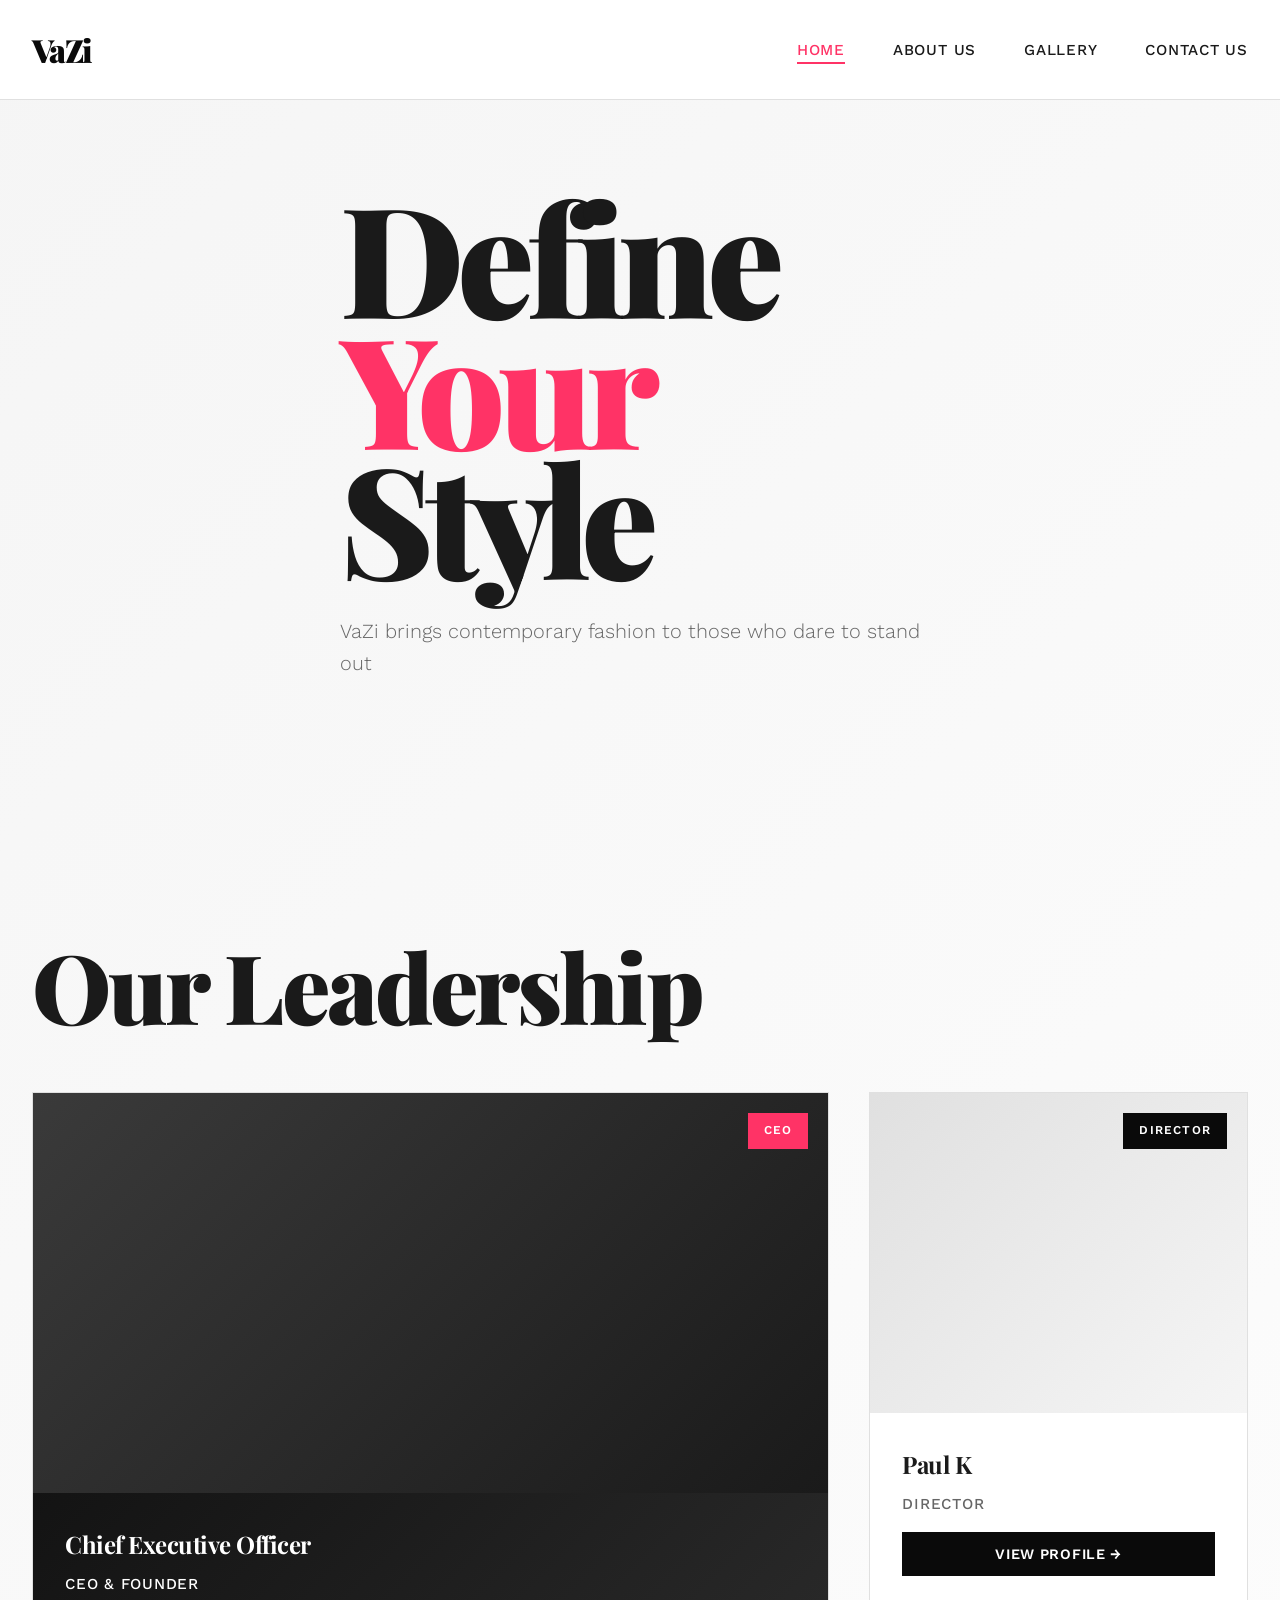
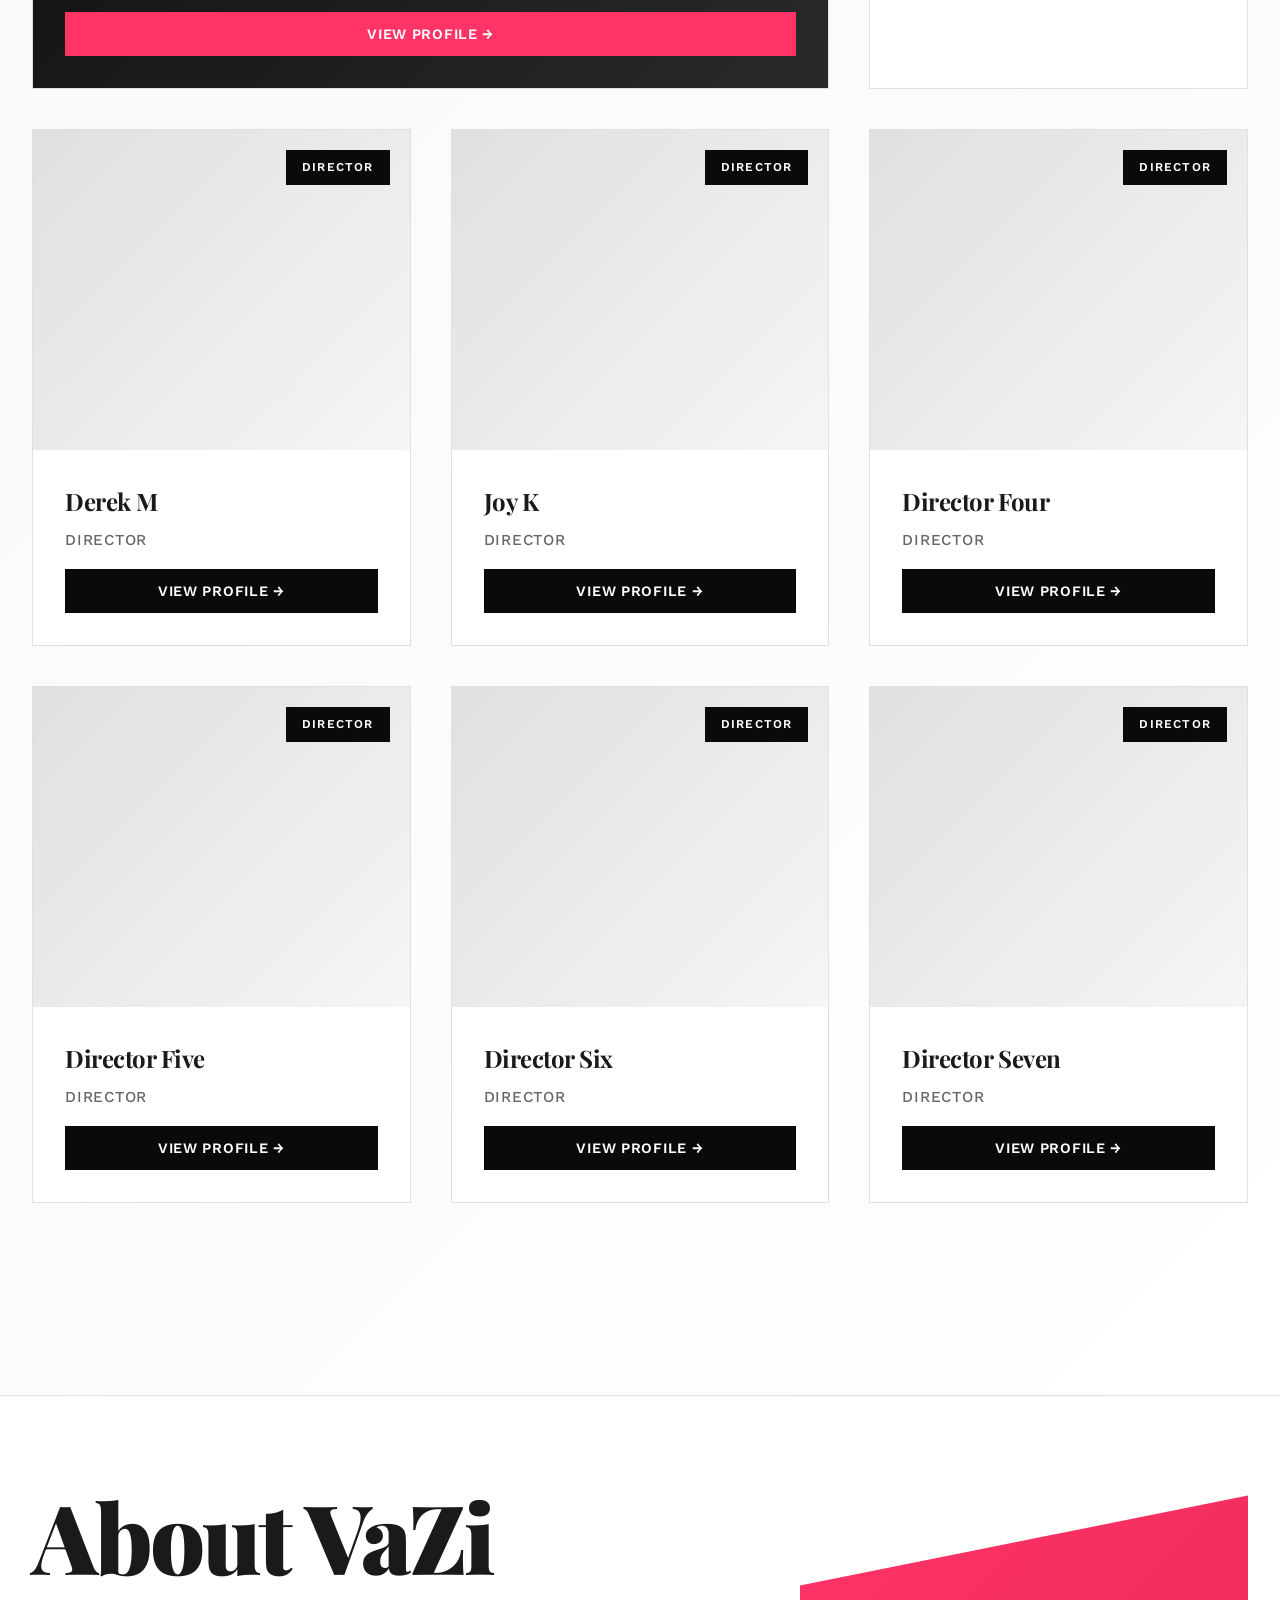
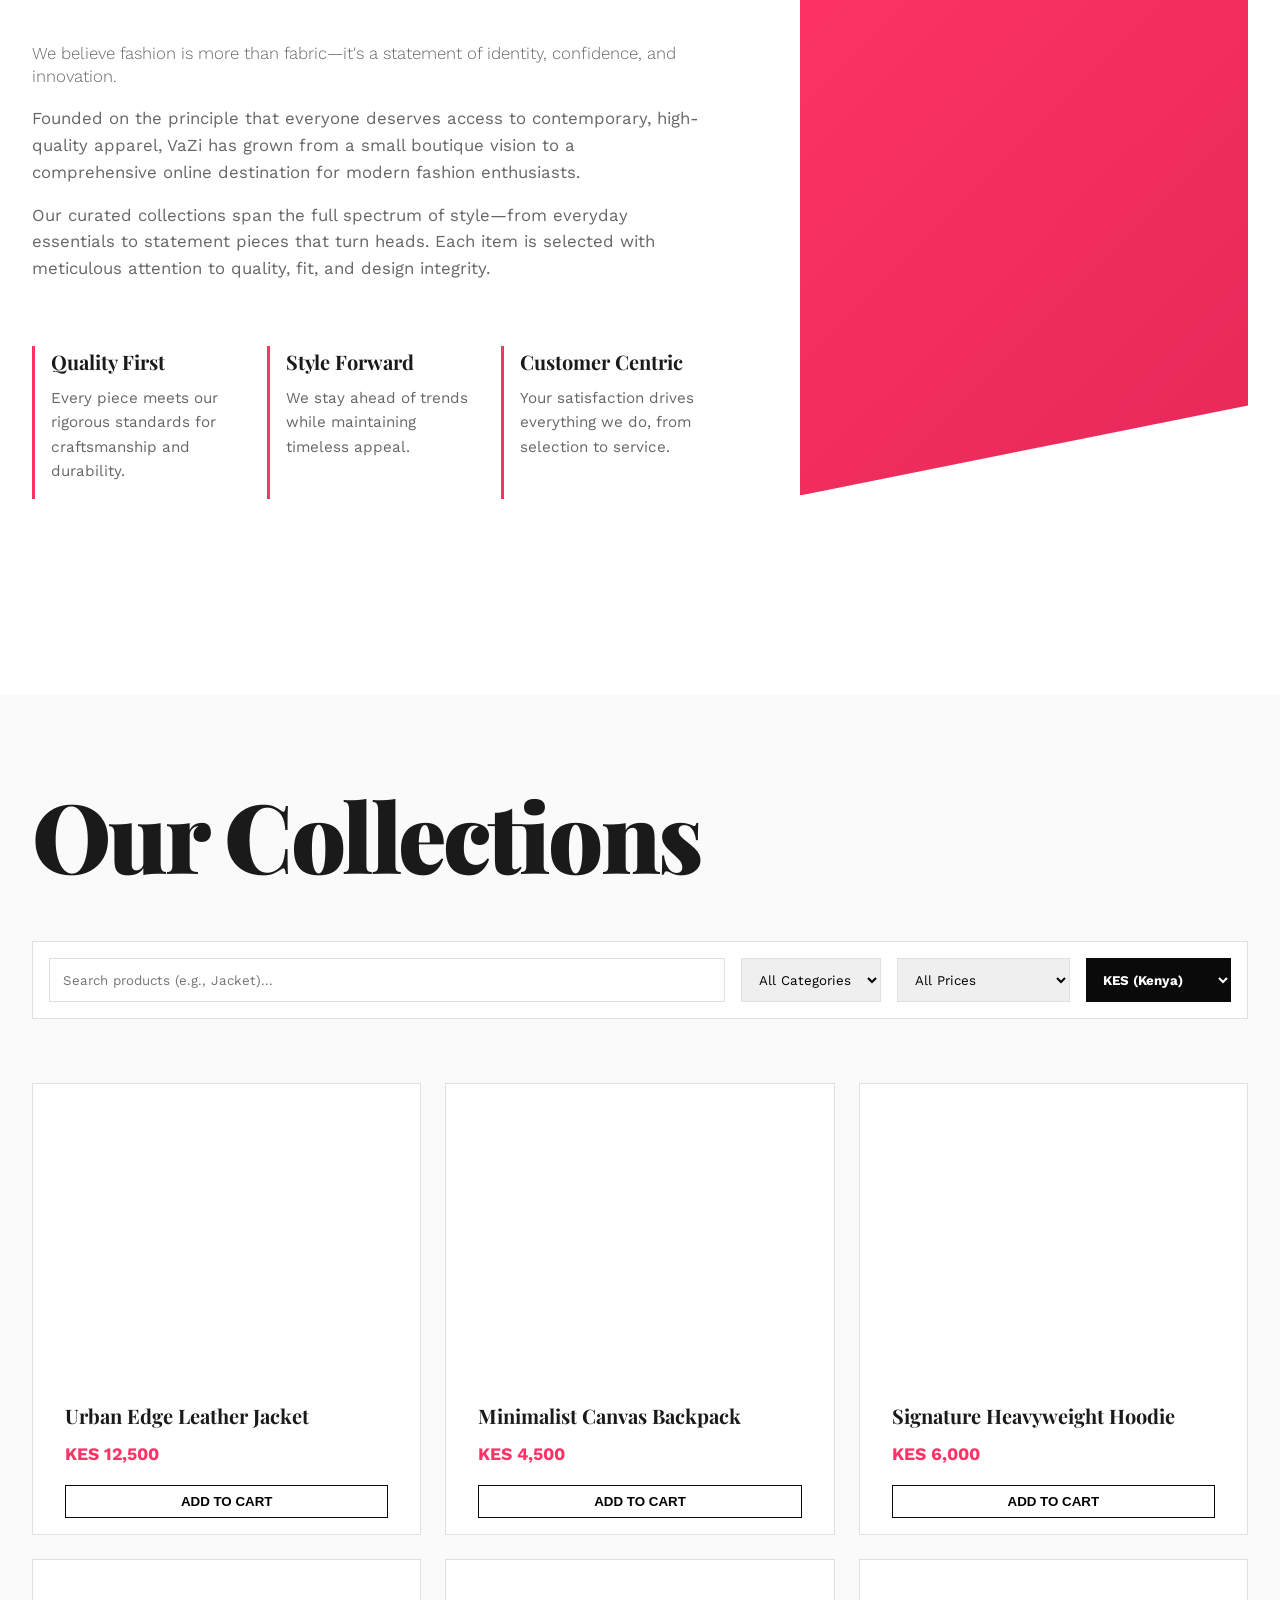
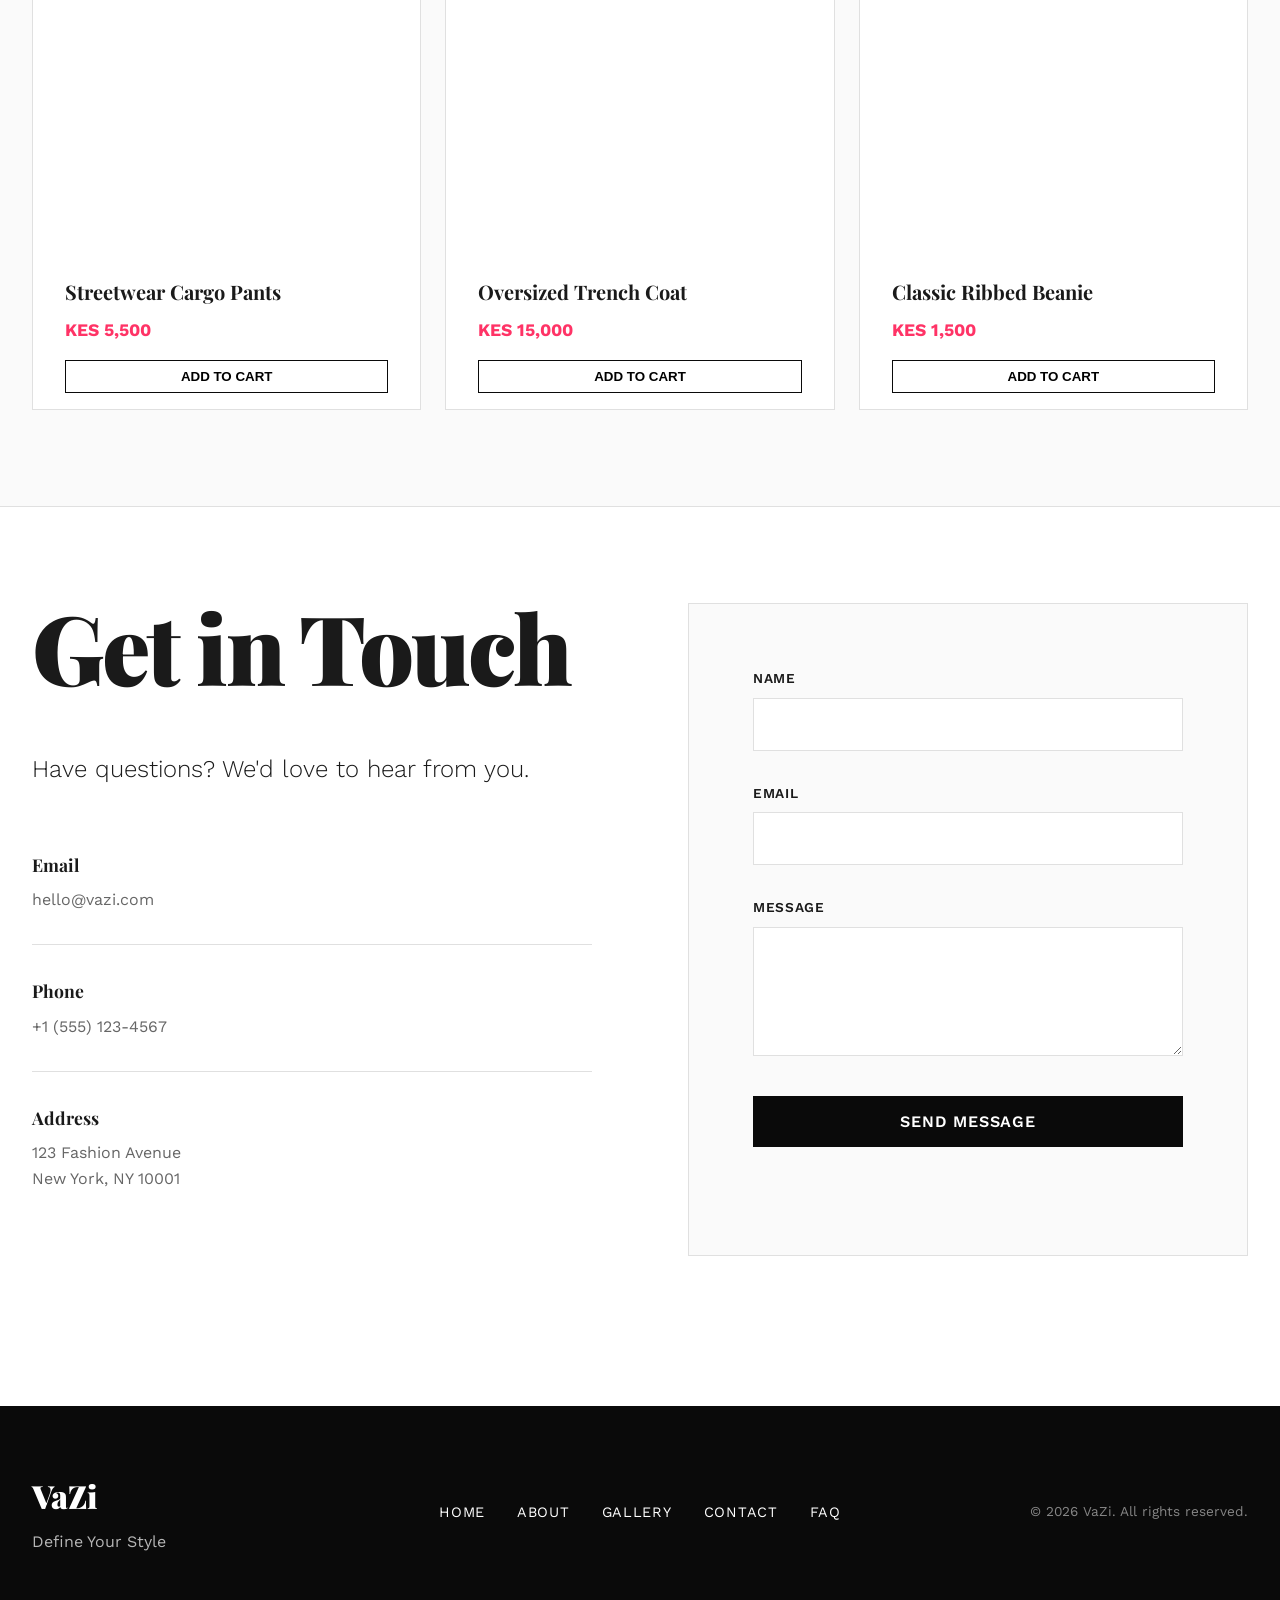
==== commit 37651733: "Director seven fix" ====
--- a/index.html
+++ b/index.html
@@ -58,7 +58,7 @@
                     </div>
                 </div>
 
-                <!-- DIRECTOR CARDS (1-6) -->
+                <!-- DIRECTOR CARDS (1-7) -->
                 <div class="team-card director-card" onclick="window.open('profiles/director-1.html', '_blank', 'noopener,noreferrer')">
                     <div class="card-image-wrapper">
                         <div class="card-image director-image">
@@ -129,14 +129,25 @@
                         <div class="card-image director-image">
                             <span class="role-badge">Director</span>
                         </div>
-                    </div>
+                     </div>
                     <div class="card-content">
                         <h3 class="card-name">Director Six</h3>
                         <p class="card-role">Director</p>
                         <button class="profile-btn">View Profile →</button>
                     </div>
                 </div>
-
+                <div class="team-card director-card" onclick="window.open('profiles/director-7.html', '_blank', 'noopener,noreferrer')">
+                    <div class="card-image-wrapper">
+                        <div class="card-image director-image">
+                            <span class="role-badge">Director</span>
+                        </div>
+                     </div>
+                 <div class="card-content">
+                    <h3 class="card-name">Director Seven</h3>
+                    <p class="card-role">Director</p>
+                    <button class="profile-btn">View Profile →</button>
+                </div>
+                </div>
             </div>
         </div>
     </section>
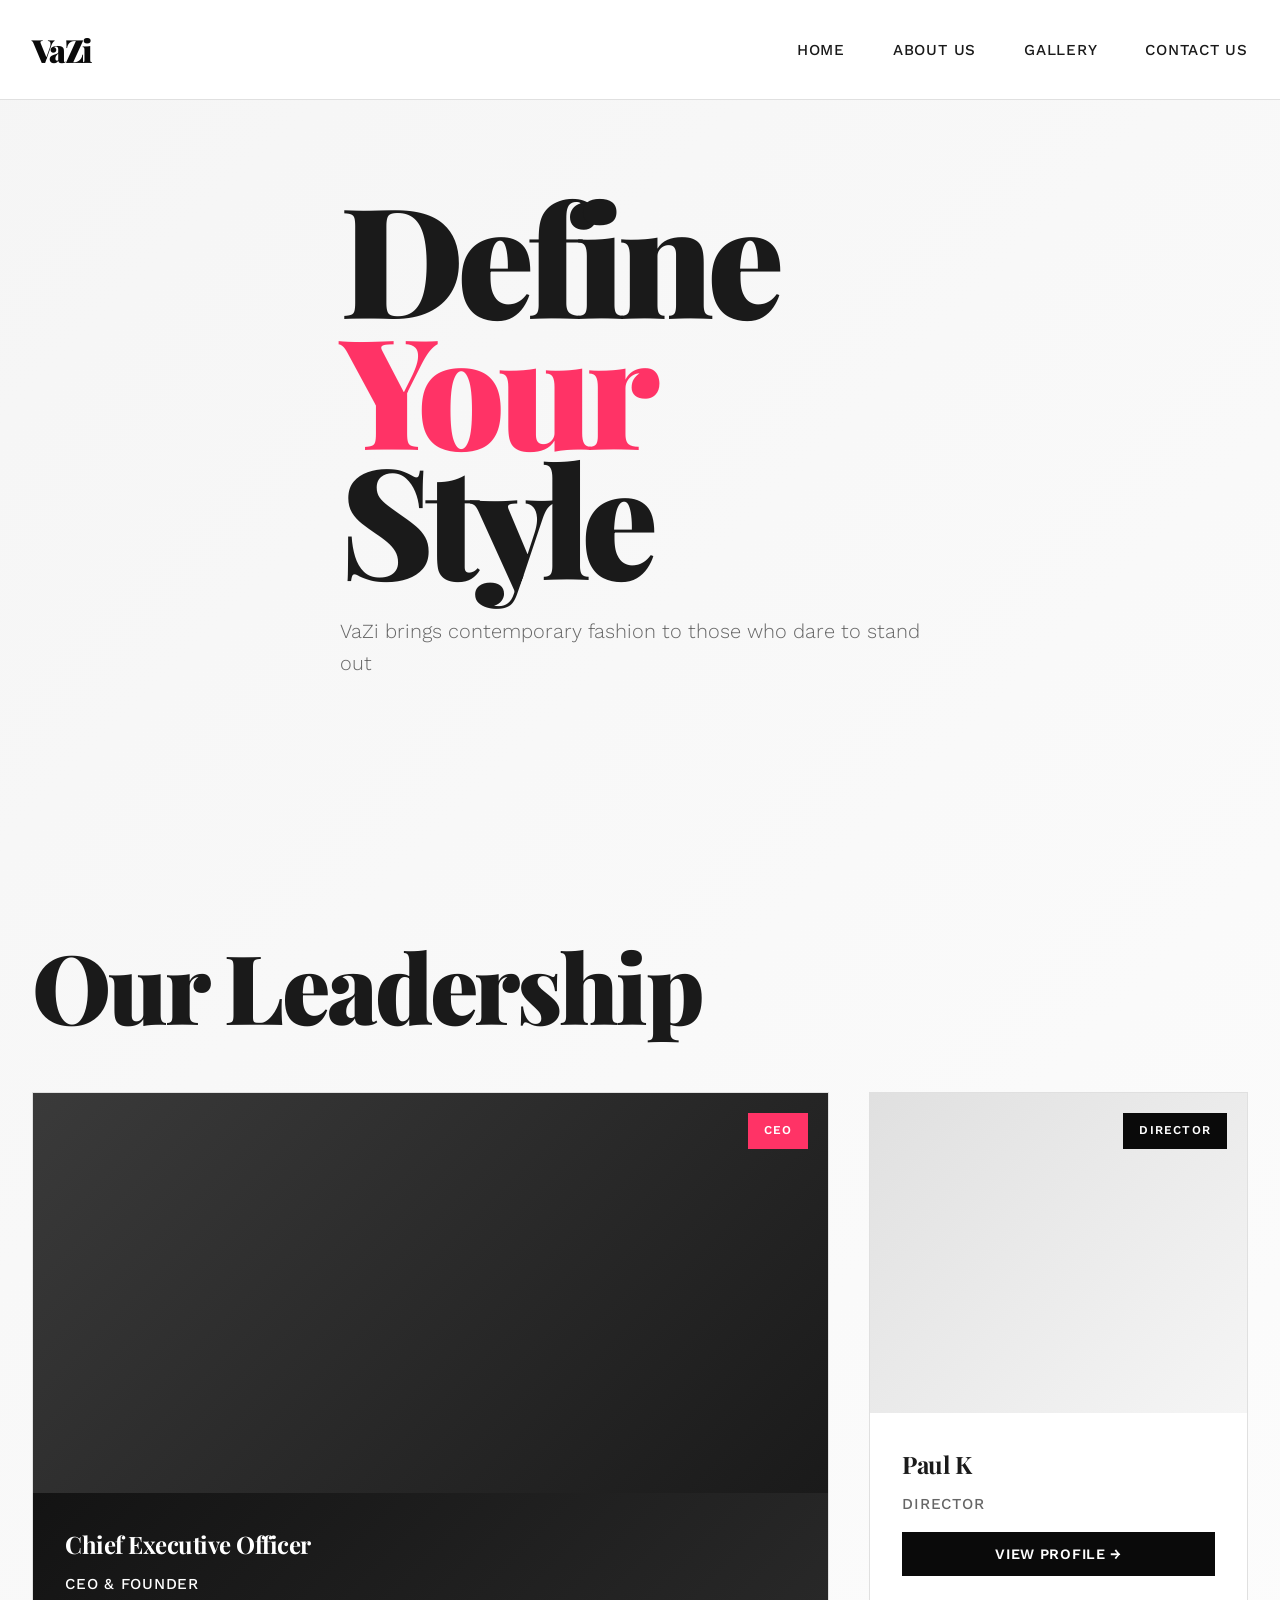
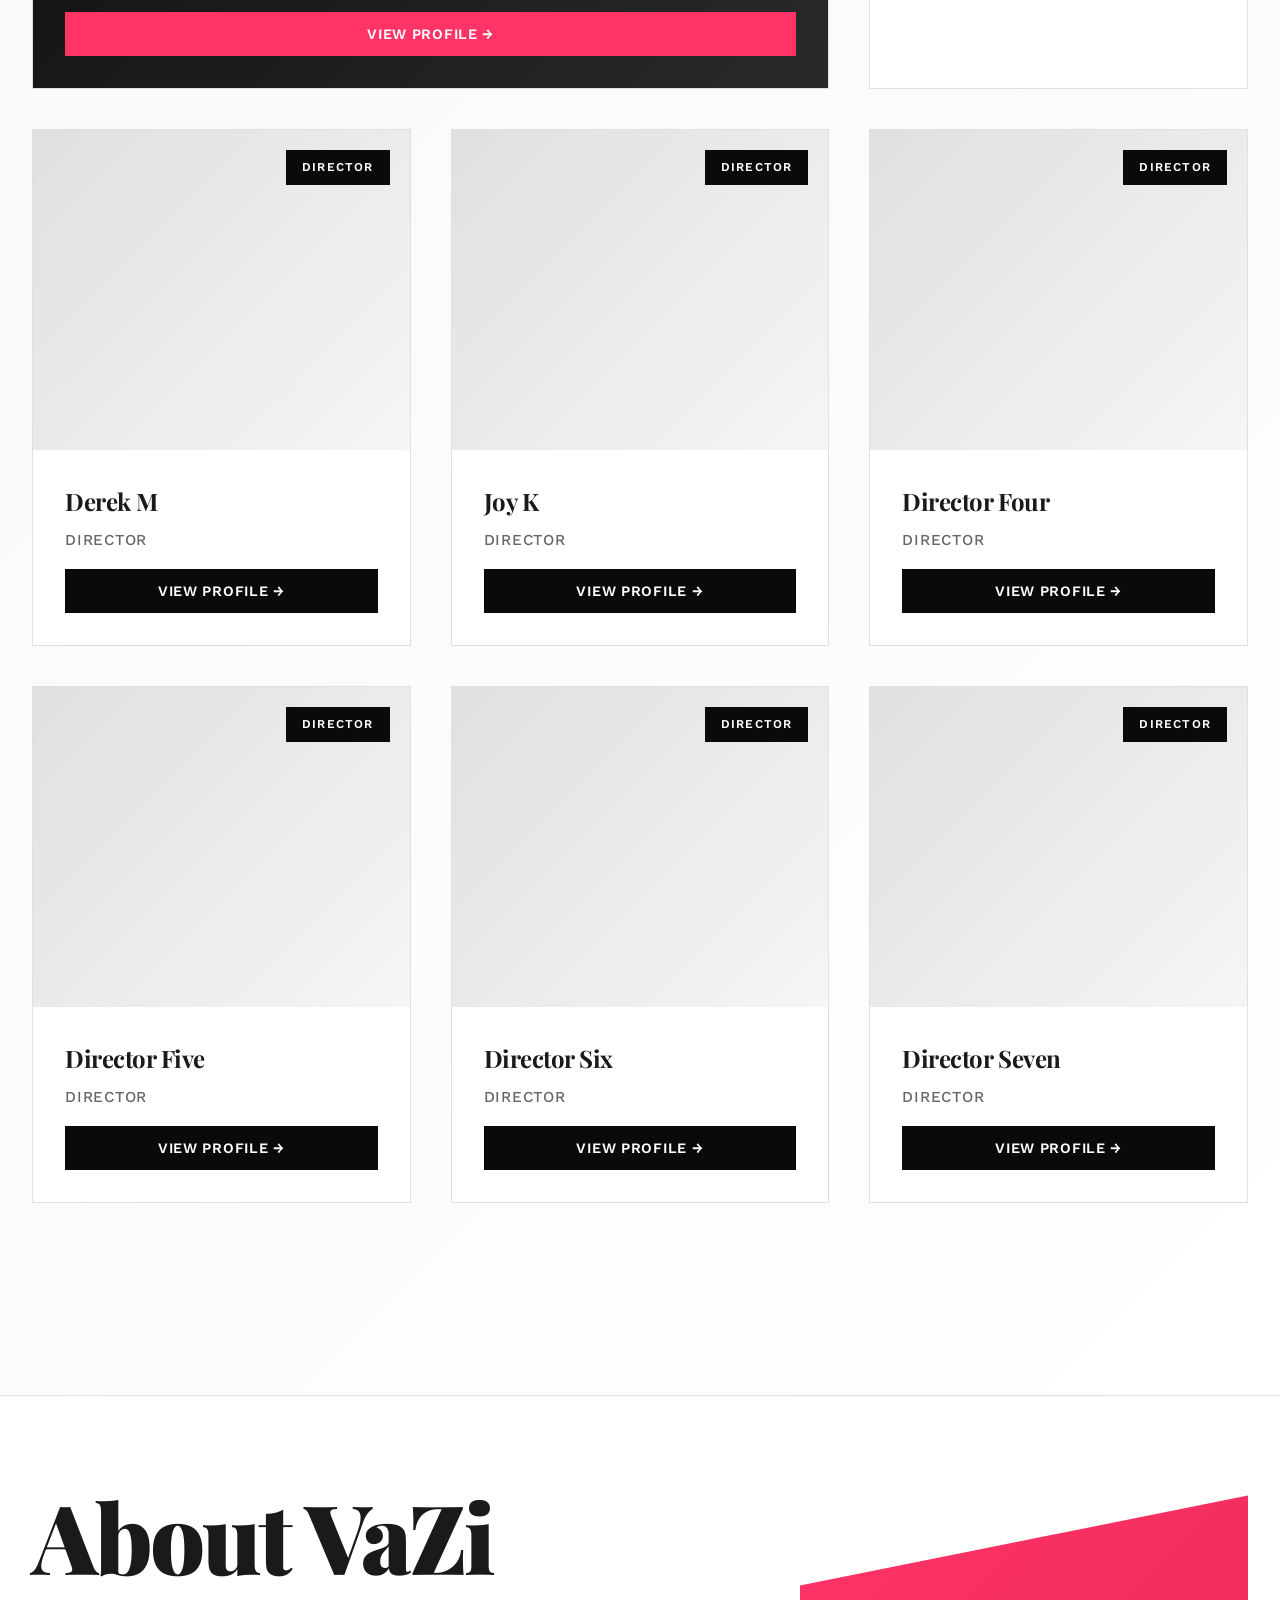
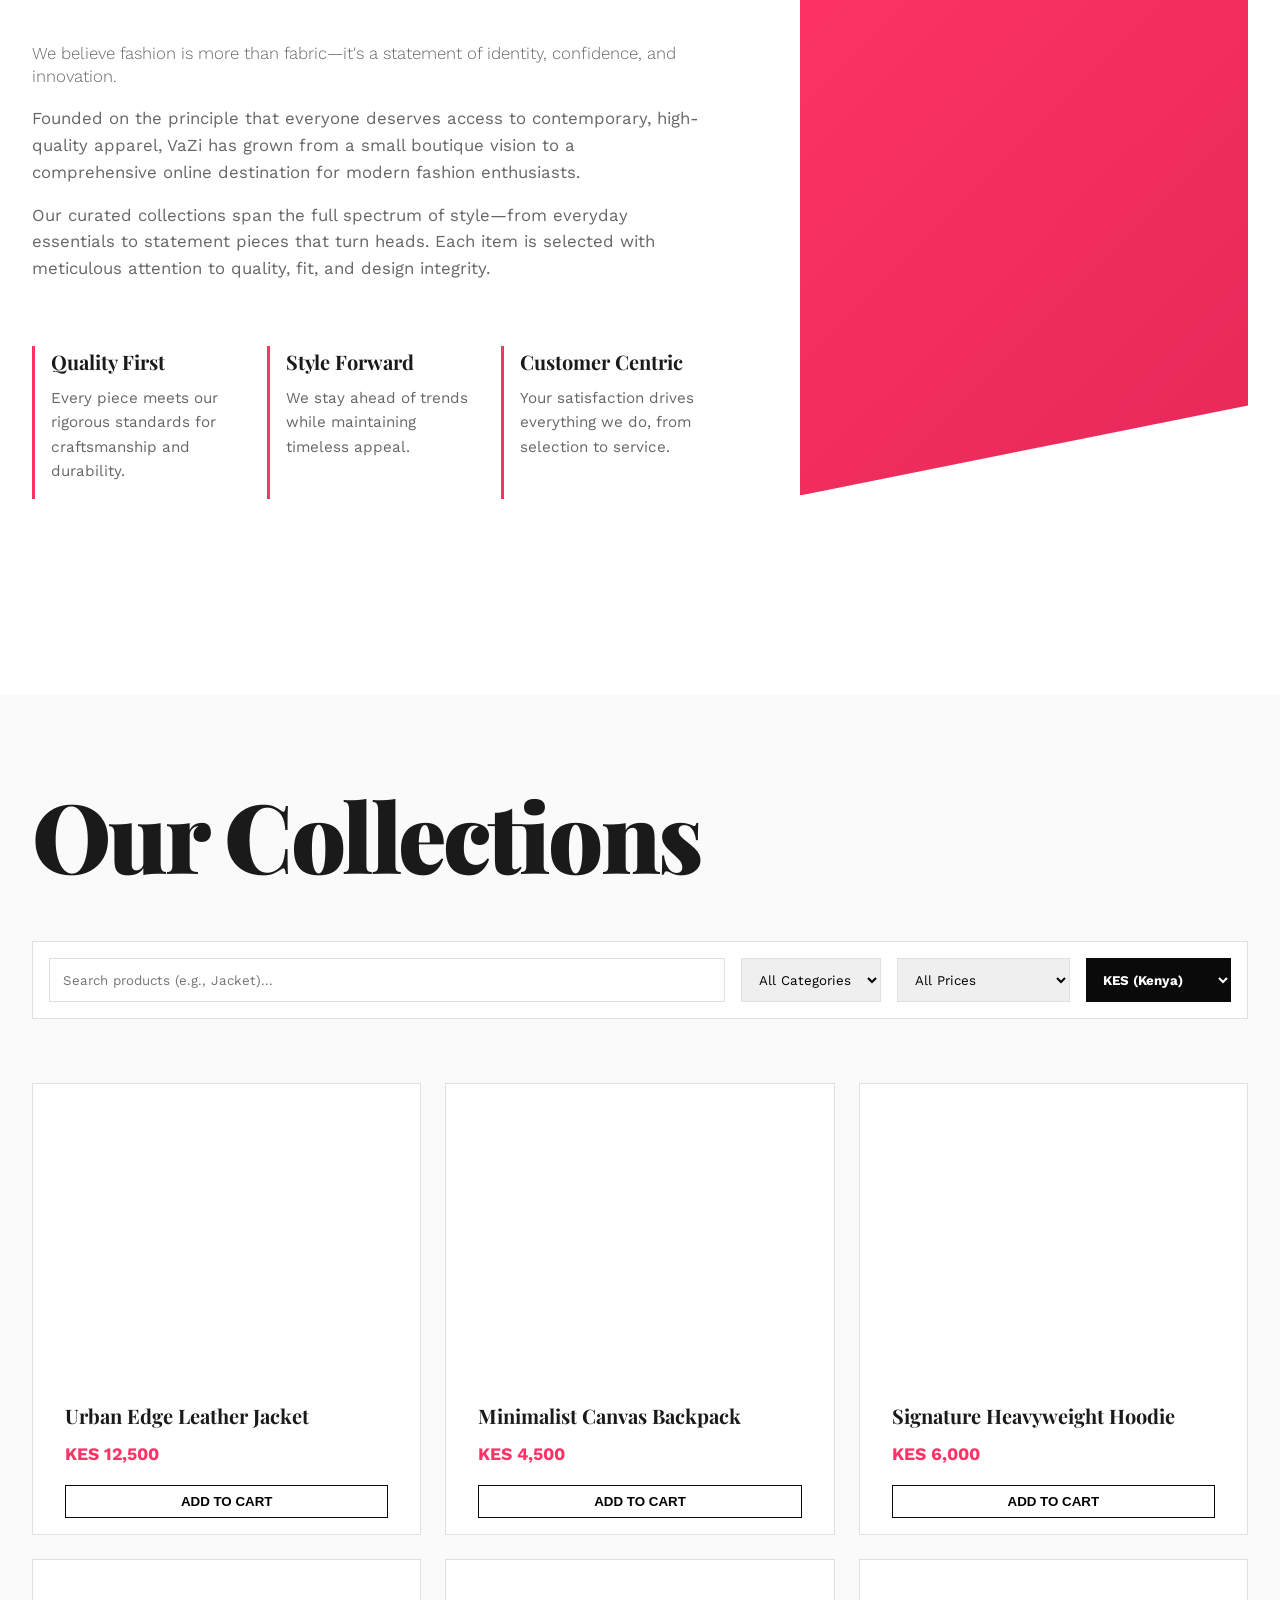
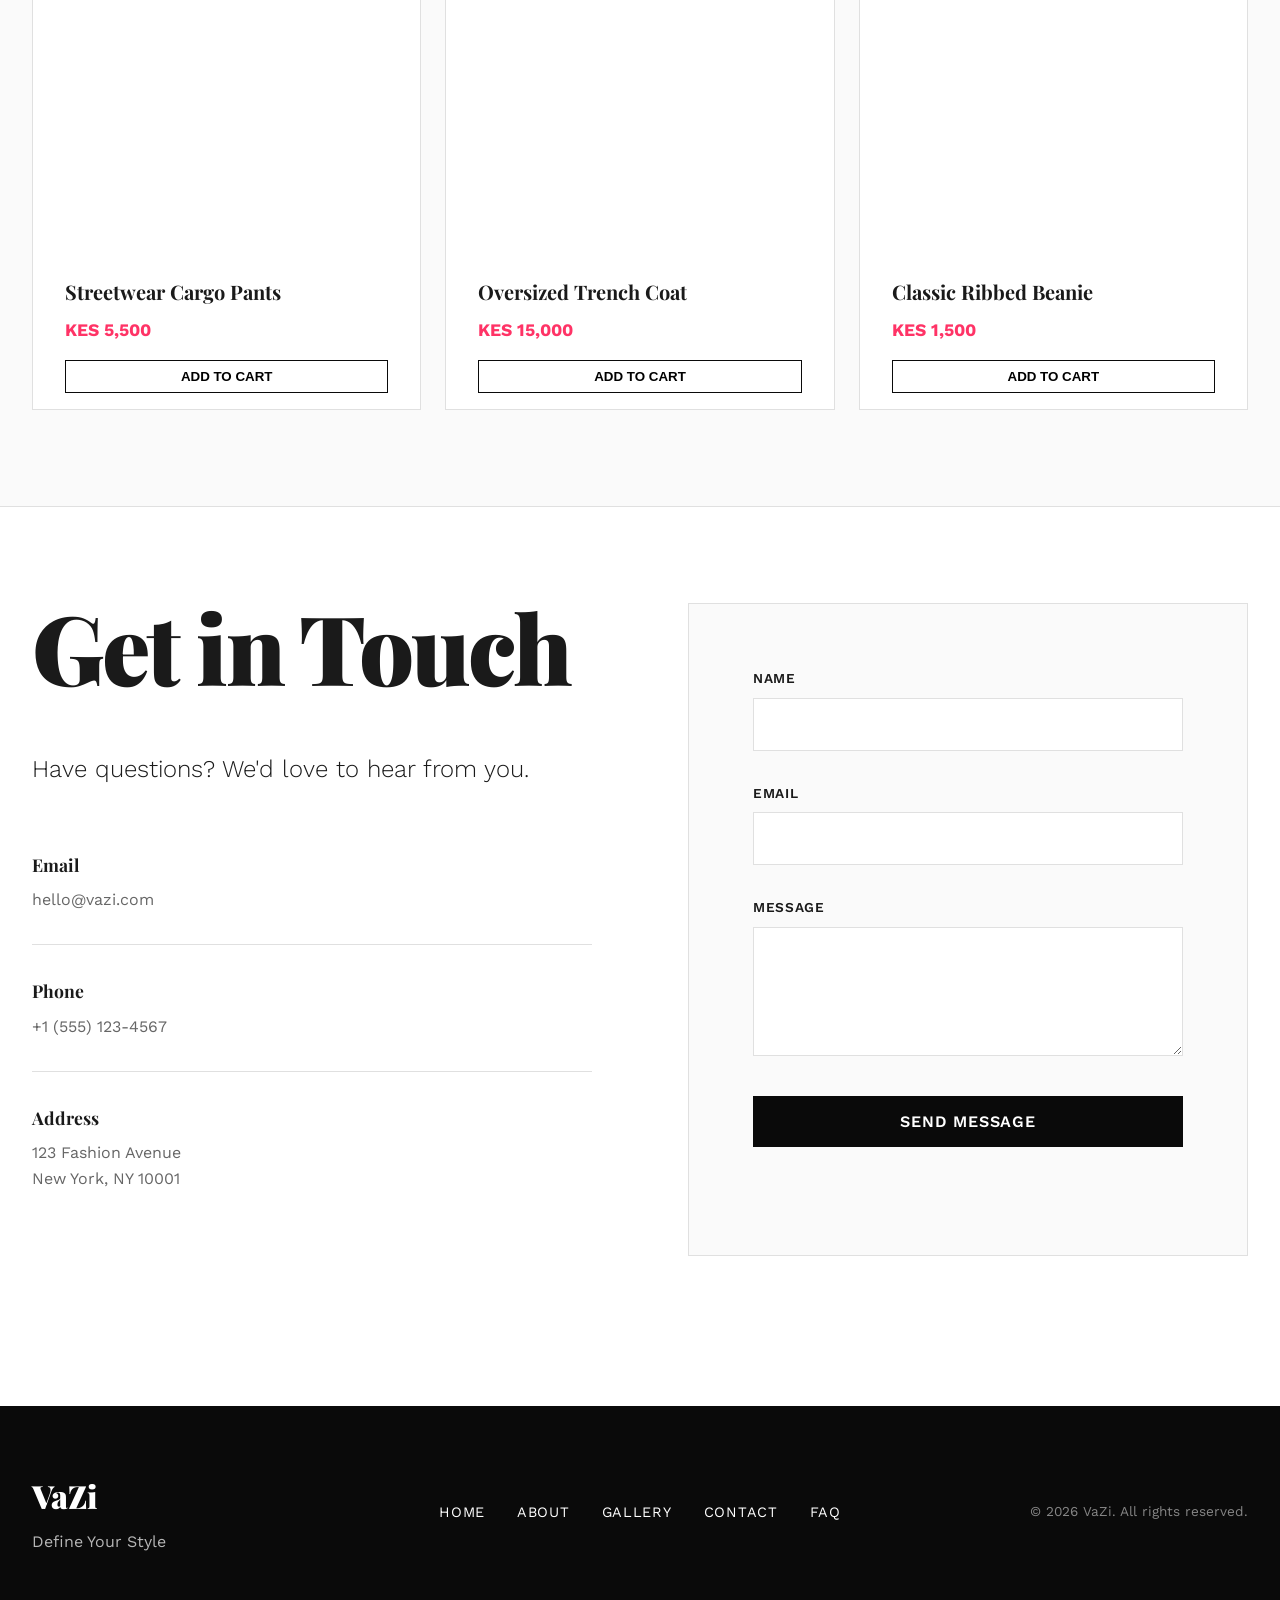
==== commit 8e6077c9: "contact us - back to home button" ====
--- a/index.html
+++ b/index.html
@@ -17,10 +17,10 @@
         <div class="nav-container">
             <div class="logo">VaZi</div>
             <ul class="nav-links">
-                <li><a href="#home" class="nav-link">Home</a></li>
-                <li><a href="#about" class="nav-link">About Us</a></li>
-                <li><a href="#gallery" class="nav-link">Gallery</a></li>
-                <li><a href="#contact" class="nav-link">Contact Us</a></li>
+                <li><a href="index.html#home" class="nav-link">Home</a></li>
+                <li><a href="index.html#about" class="nav-link">About Us</a></li>
+                <li><a href="index.html#gallery" class="nav-link">Gallery</a></li>
+                <li><a href="index.html#contact" class="nav-link">Contact Us</a></li>
             </ul>
         </div>
     </nav>
